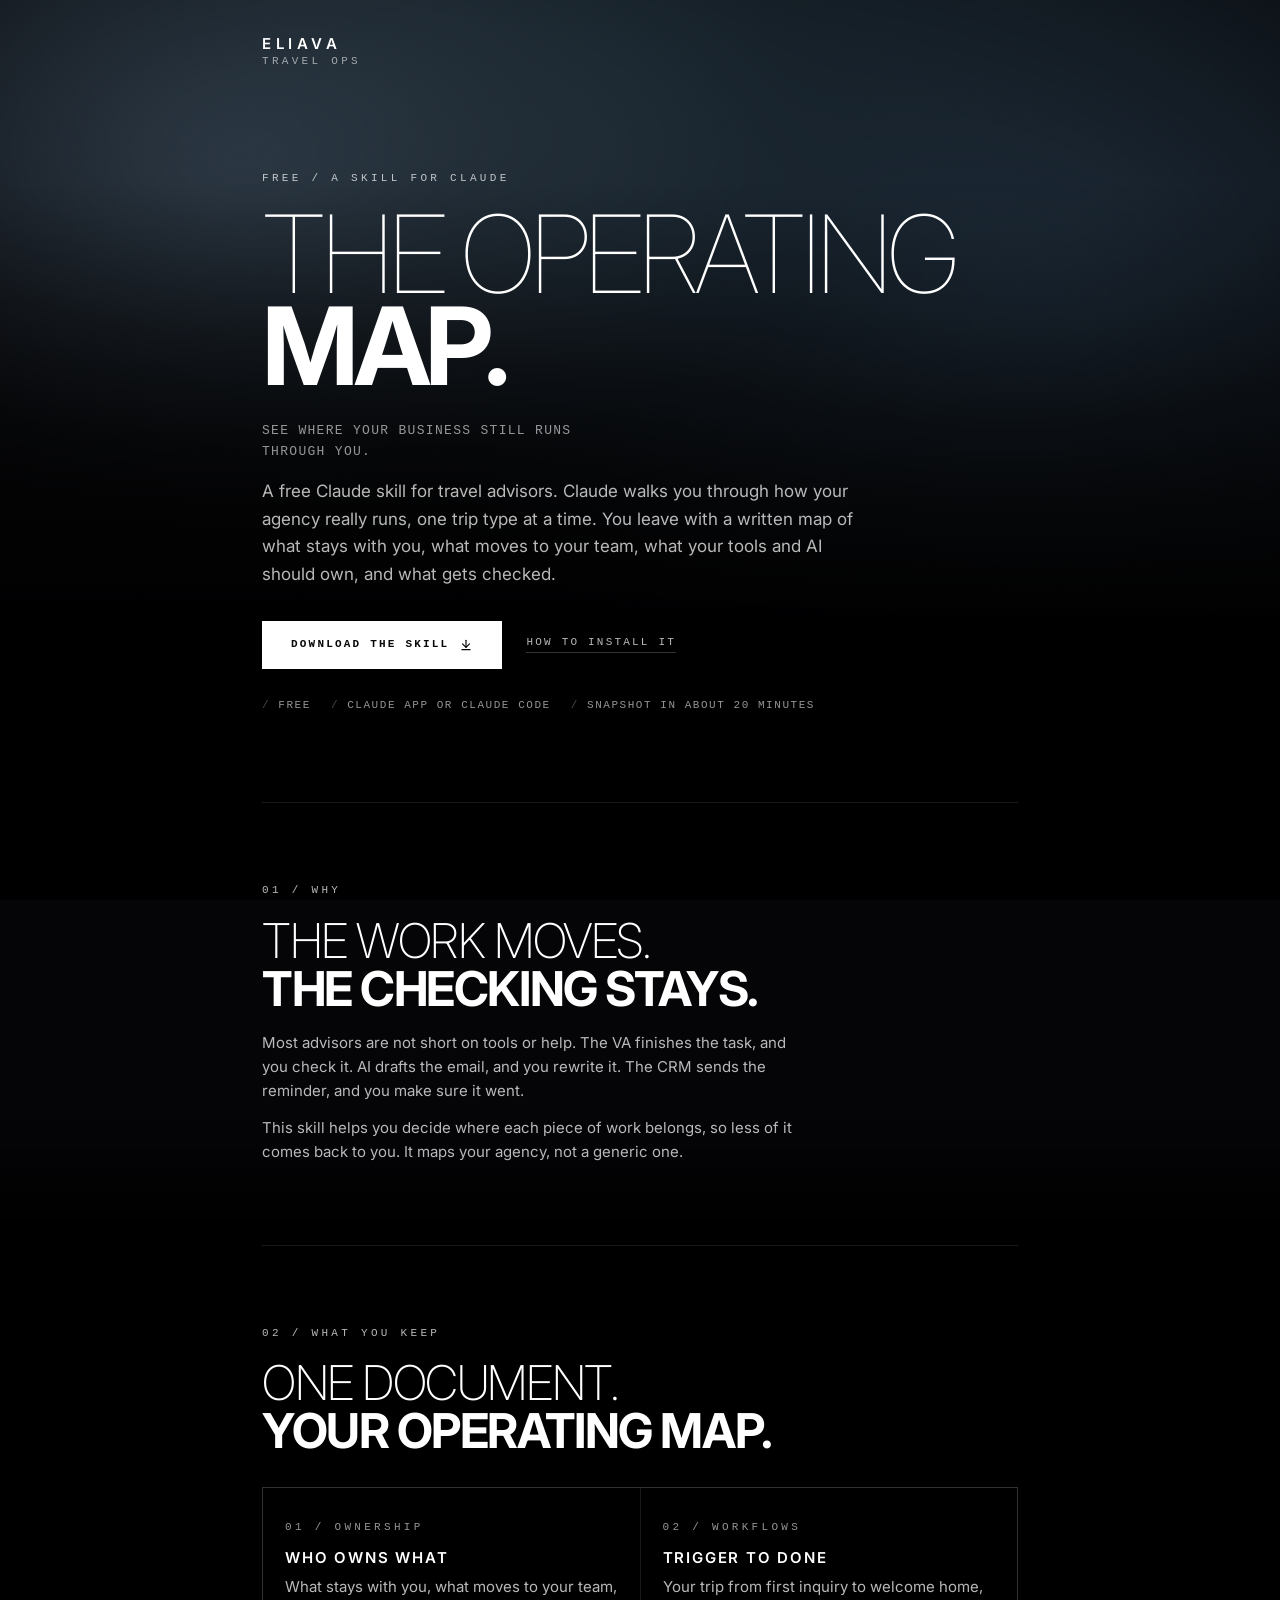
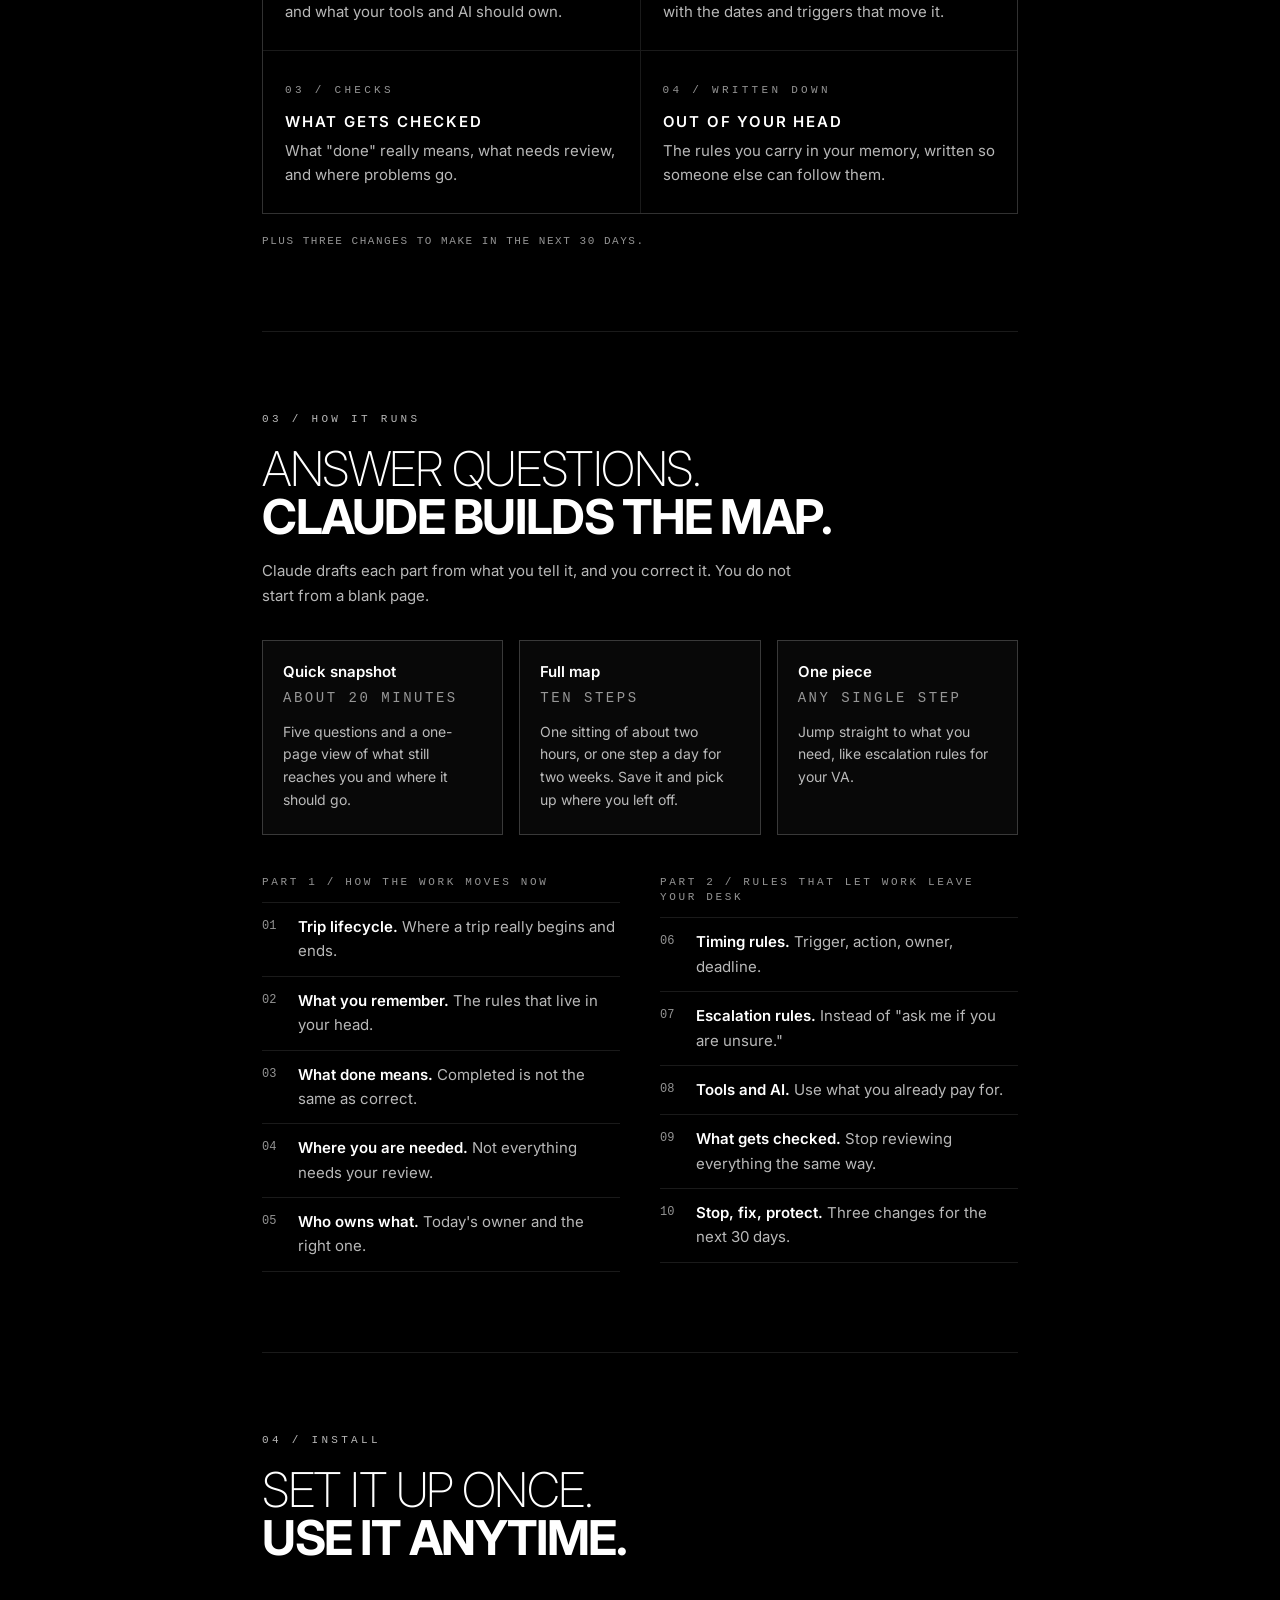
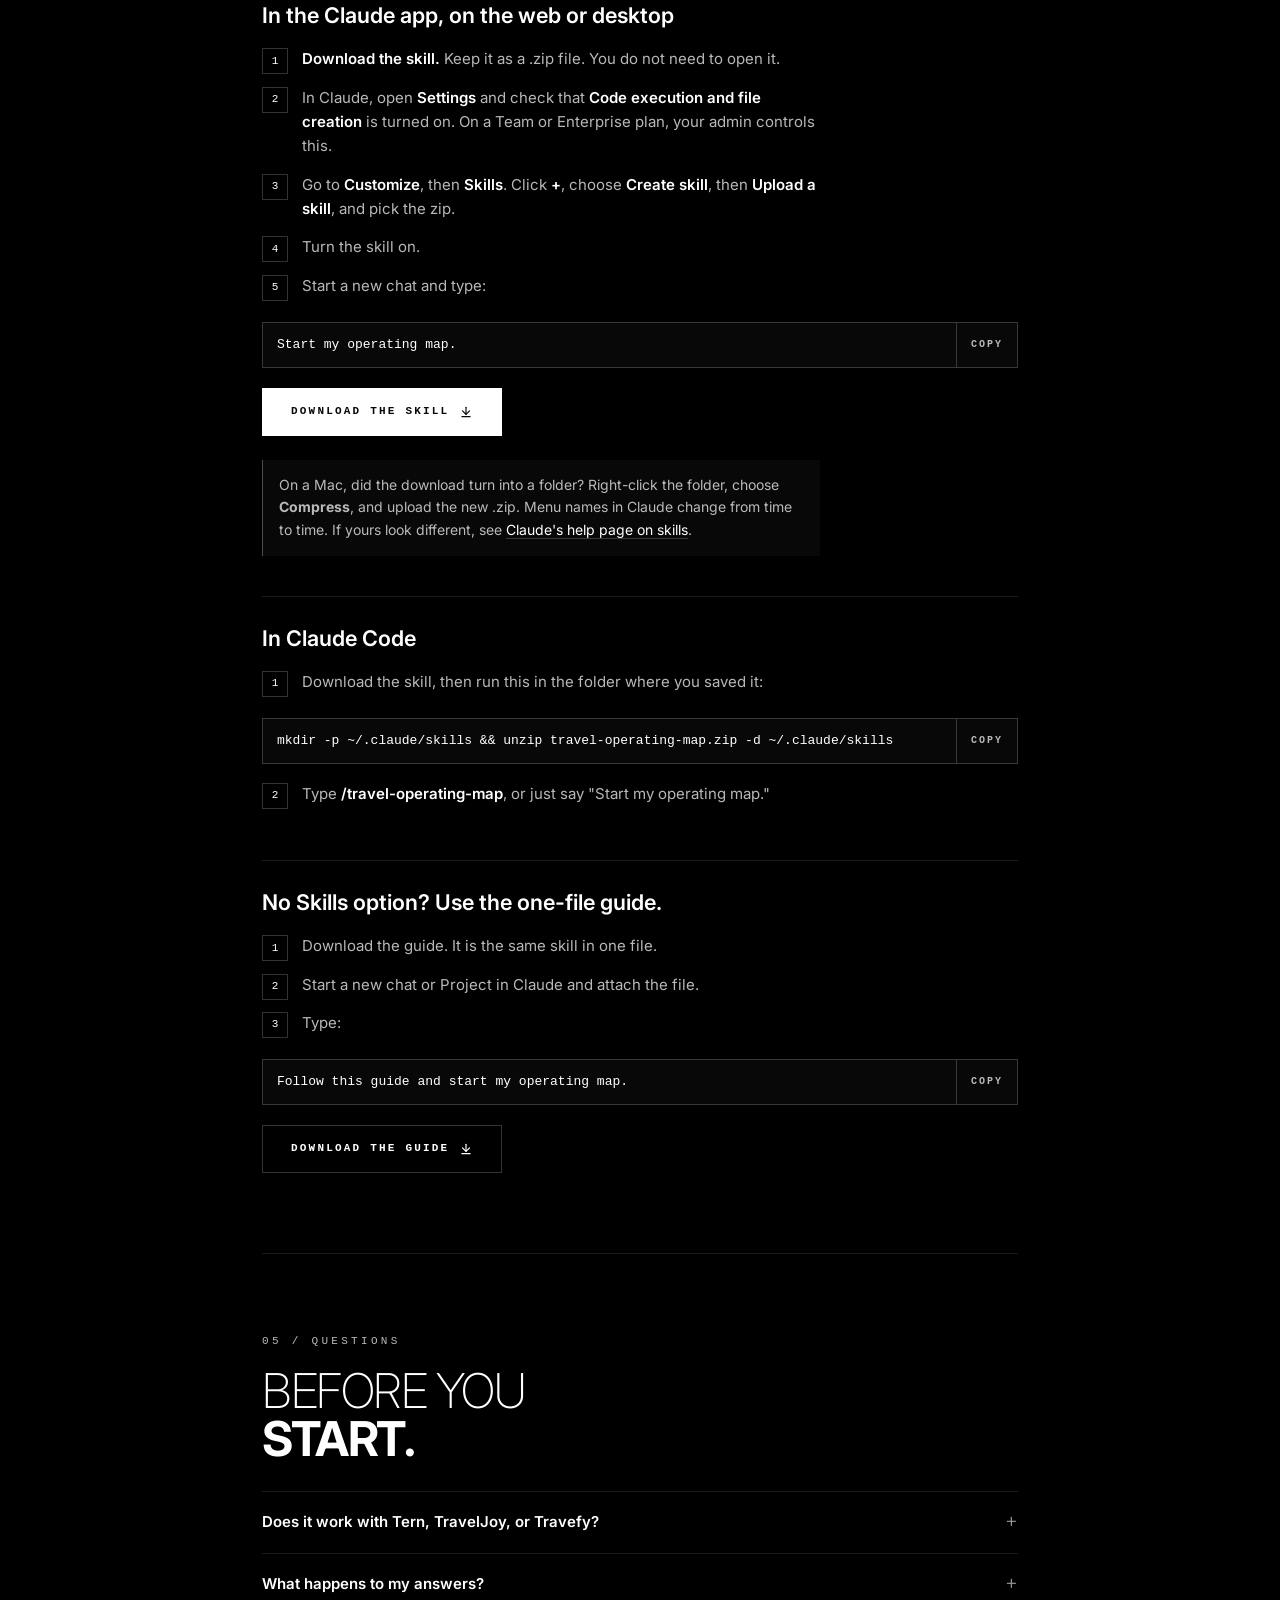
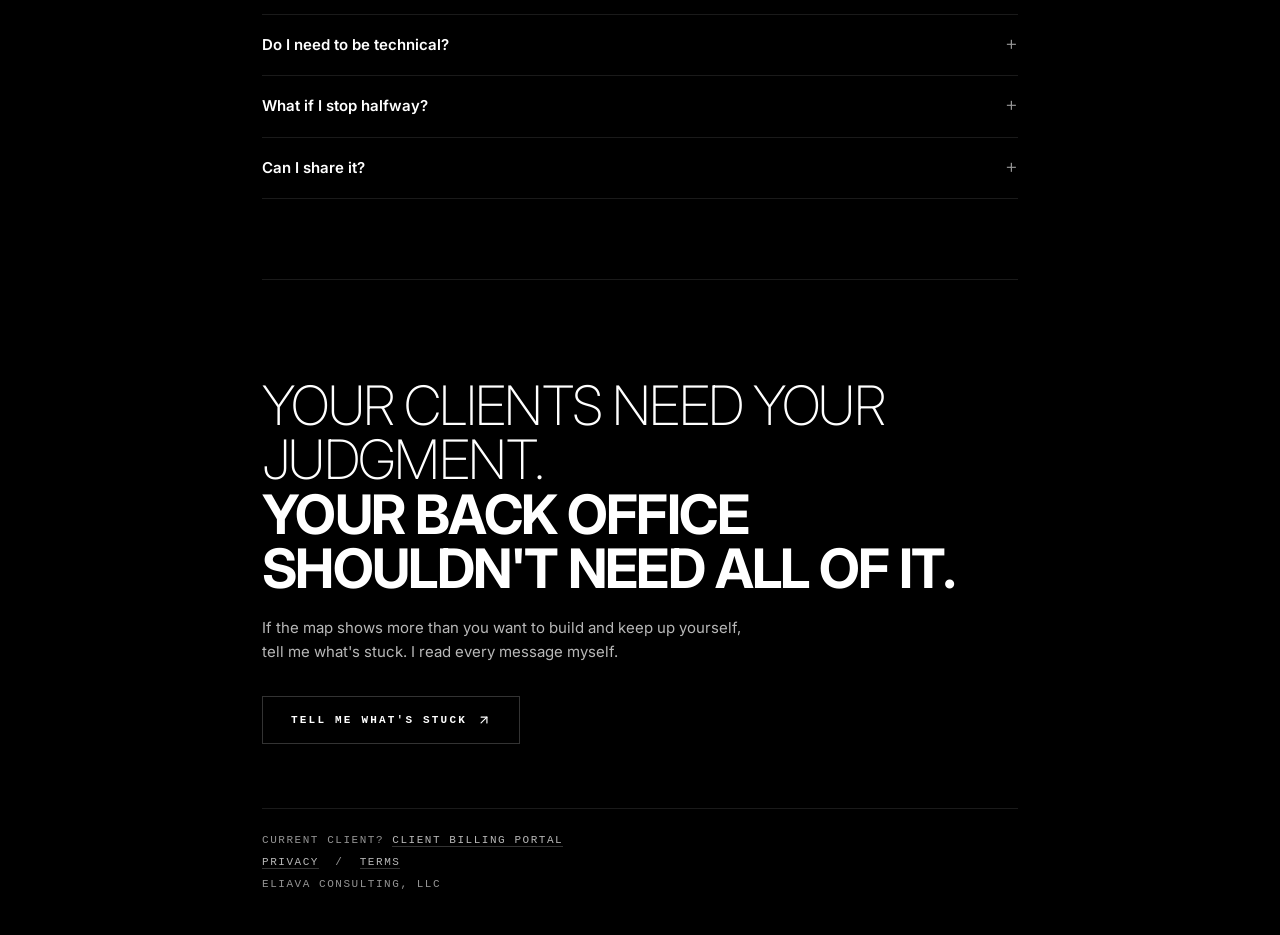
==== free-tools/index.html @ c71583f8 "Free tools: Operating Map skill for Claude, plus /free-tools/ download page - free-tools/travel-oper" ====
<!doctype html>
<html lang="en">
<head>
<meta charset="utf-8">
<meta name="viewport" content="width=device-width, initial-scale=1">
<title>The Operating Map | Free Claude skill for travel advisors | Eliava Travel Ops</title>
<meta name="description" content="A free Claude skill for travel advisors. Map how your agency really runs and where each piece of work belongs: with you, your team, your tools and AI, or a check.">
<link rel="canonical" href="https://eliavatravel.com/free-tools/">
<meta property="og:type" content="website">
<meta property="og:url" content="https://eliavatravel.com/free-tools/">
<meta property="og:title" content="The Operating Map: a free Claude skill for travel advisors">
<meta property="og:description" content="Map how your agency really runs and where each piece of work belongs: with you, your team, your tools and AI, or a check.">
<meta name="theme-color" content="#000000">
<link rel="icon" type="image/png" href="/assets/icon.png">
<link rel="preconnect" href="https://fonts.googleapis.com">
<link rel="preconnect" href="https://fonts.gstatic.com" crossorigin>
<link href="https://fonts.googleapis.com/css2?family=Inter:wght@100..700&display=swap" rel="stylesheet">
<style>
  /* Same new-build tokens as the home placeholder (/index.html) */
  :root {
    --bg: #000; --ink: #fff;
    --prose: rgba(255,255,255,.72); --secondary: rgba(255,255,255,.58);
    --outline: rgba(255,255,255,.28); --rule: rgba(255,255,255,.2); --line: rgba(255,255,255,.1);
    --panel: rgba(255,255,255,.03);
    --tint-deep: #050508; --tint-mid: #141F26;
    --sans: Inter, system-ui, sans-serif;
    --mono: ui-monospace, SFMono-Regular, Menlo, Monaco, Consolas, monospace;
    --ease-glide: cubic-bezier(.19,1,.22,1);
  }
  * { box-sizing: border-box; margin: 0; padding: 0; }
  body {
    background: var(--bg); color: var(--ink); overflow-x: hidden;
    font: 400 15px/1.625 var(--sans); -webkit-font-smoothing: antialiased;
  }
  ::selection { background: #fff; color: #080808; }
  :focus-visible { outline: 1px solid #fff; outline-offset: 5px; }
  a { color: inherit; }

  .tint, .grain { position: fixed; inset: 0; pointer-events: none; z-index: 0; }
  .tint::before {
    content: ""; position: absolute; inset: -30%;
    background:
      radial-gradient(40% 35% at 30% 30%, rgba(102,128,153,.35), transparent 70%),
      radial-gradient(45% 40% at 70% 40%, rgba(51,77,102,.45), transparent 70%),
      radial-gradient(60% 50% at 50% 20%, var(--tint-mid), transparent 75%),
      var(--tint-deep);
    filter: blur(40px);
    animation: drift 28s ease-in-out infinite alternate;
  }
  .tint::after { content: ""; position: absolute; inset: 0; background: linear-gradient(to bottom, transparent 20%, #000 70%); }
  @keyframes drift {
    0%   { transform: translate(0, 0) rotate(0deg) scale(1); }
    50%  { transform: translate(4%, 3%) rotate(8deg) scale(1.08); }
    100% { transform: translate(-3%, 5%) rotate(-6deg) scale(1.04); }
  }
  .grain {
    opacity: .12; mix-blend-mode: overlay;
    background-image: url("data:image/svg+xml,%3Csvg xmlns='http://www.w3.org/2000/svg' width='160' height='160'%3E%3Cfilter id='n'%3E%3CfeTurbulence type='fractalNoise' baseFrequency='.8' numOctaves='3' stitchTiles='stitch'/%3E%3C/filter%3E%3Crect width='100%25' height='100%25' filter='url(%23n)'/%3E%3C/svg%3E");
  }

  .wrap { position: relative; z-index: 1; width: 100%; max-width: 820px; margin: 0 auto; padding: 0 16px; }
  @media (min-width: 768px) { .wrap { padding: 0 32px; } }

  /* wordmark, as on the home placeholder */
  .top { padding: 32px 0 0; }
  .lockup { display: inline-flex; flex-direction: column; align-items: flex-start; gap: 6px; color: var(--ink); text-decoration: none; }
  .word { font: 600 15px/12px var(--sans); letter-spacing: .3em; text-transform: uppercase; }
  .sub { position: relative; font: 400 11px/1 var(--mono); letter-spacing: .3em; text-transform: uppercase; color: var(--secondary); }
  .sub::after {
    content: attr(data-text); position: absolute; inset: 0; color: #fff;
    clip-path: inset(0 100% 0 0); transition: clip-path .45s cubic-bezier(.65,0,.35,1);
  }
  .lockup:hover .sub::after { clip-path: inset(0 0 0 0); transition: clip-path 1s cubic-bezier(.65,0,.35,1) .2s; }

  .kicker { font: 400 11px/1.4 var(--mono); letter-spacing: .3em; text-transform: uppercase; color: var(--prose); }

  /* hero */
  .hero { padding: 72px 0 64px; }
  h1 {
    margin-top: 22px; font: 100 clamp(3rem, 12vw, 6.75rem)/.85 var(--sans);
    letter-spacing: -0.05em; text-transform: uppercase;
  }
  h1 b, h2 b { font-weight: 700; display: block; }
  .lede { margin-top: 28px; max-width: 46ch; font: 400 12px/1.625 var(--mono); letter-spacing: .1em; text-transform: uppercase; color: var(--secondary); }
  .hero .prose { margin-top: 16px; max-width: 56ch; font-size: 17px; color: var(--prose); }
  .actions { display: flex; flex-wrap: wrap; align-items: center; gap: 16px 24px; margin-top: 32px; }
  .facts { display: flex; flex-wrap: wrap; gap: 8px 20px; margin-top: 28px; font: 400 11px/1.6 var(--mono); letter-spacing: .14em; text-transform: uppercase; color: var(--secondary); }
  .facts span::before { content: "/ "; color: var(--outline); }
  @media (min-width: 768px) { .lede { font-size: 13px; } .hero { padding: 104px 0 88px; } }

  /* buttons: square, white fills in from the left on hover */
  .btn {
    position: relative; display: inline-flex; align-items: center; justify-content: center; gap: 10px; min-height: 48px;
    padding: 16px 28px; border: 1px solid var(--rule); color: #fff; text-decoration: none; overflow: hidden; isolation: isolate;
    font: 700 11px/1 var(--mono); letter-spacing: .2em; text-transform: uppercase; cursor: pointer; background: none;
    transition: border-color .8s var(--ease-glide), color .8s var(--ease-glide);
  }
  .btn::before { content: ""; position: absolute; inset: 0; background: #fff; transform: scaleX(0); transform-origin: left; transition: transform .8s var(--ease-glide); z-index: -1; }
  .btn:hover { border-color: rgba(255,255,255,.6); color: #080808; }
  .btn:hover::before { transform: scaleX(1); }
  .btn:active { transform: scale(.97); }
  .btn svg { width: 14px; height: 14px; flex: none; }
  .btn.solid { background: #fff; border-color: #fff; color: #080808; }
  .btn.solid::before { background: #080808; }
  .btn.solid:hover { color: #fff; }
  .textlink { font: 400 11px/1 var(--mono); letter-spacing: .2em; text-transform: uppercase; color: var(--prose); text-decoration: none; border-bottom: 1px solid var(--rule); padding-bottom: 4px; }
  .textlink:hover { color: #fff; border-color: #fff; }

  /* sections */
  section { padding: 56px 0; border-top: 1px solid var(--line); }
  h2 { margin-top: 18px; font: 200 clamp(1.9rem, 6vw, 3rem)/1 var(--sans); letter-spacing: -0.03em; text-transform: uppercase; }
  section > .prose, .block > .prose { margin-top: 18px; max-width: 60ch; color: var(--prose); }
  .prose + .prose { margin-top: 12px; }
  .prose b { color: #fff; font-weight: 600; }
  @media (min-width: 768px) { section { padding: 80px 0; } }

  /* what you keep: four handoff pages */
  .pages { display: grid; gap: 1px; margin-top: 32px; background: var(--line); border: 1px solid var(--line); }
  @media (min-width: 640px) { .pages { grid-template-columns: 1fr 1fr; } }
  .page { background: #000; padding: 24px 22px 26px; }
  .page .kicker { color: var(--secondary); }
  .page h3 { margin-top: 14px; font: 600 15px/1.2 var(--sans); letter-spacing: .12em; text-transform: uppercase; }
  .page p { margin-top: 8px; color: var(--prose); }
  .note { margin-top: 18px; font: 400 11px/1.7 var(--mono); letter-spacing: .14em; text-transform: uppercase; color: var(--secondary); }

  /* ways to use it */
  .ways { display: grid; gap: 16px; margin-top: 32px; }
  @media (min-width: 720px) { .ways { grid-template-columns: repeat(3, 1fr); } }
  .way { border: 1px solid var(--rule); padding: 22px 20px; background: var(--panel); }
  .way h3 { font: 600 15px/1.2 var(--sans); }
  .way .kicker { margin-top: 8px; color: var(--secondary); letter-spacing: .18em; }
  .way p { margin-top: 12px; color: var(--prose); font-size: 14px; }

  .steps { display: grid; gap: 28px; margin-top: 40px; }
  @media (min-width: 720px) { .steps { grid-template-columns: 1fr 1fr; gap: 40px; } }
  .steps h3 { font: 400 11px/1.4 var(--mono); letter-spacing: .24em; text-transform: uppercase; color: var(--secondary); padding-bottom: 12px; border-bottom: 1px solid var(--line); }
  .steps ol { list-style: none; counter-reset: s var(--start, 0); }
  .steps li { counter-increment: s; display: grid; grid-template-columns: 2.4em 1fr; padding: 12px 0; border-bottom: 1px solid var(--line); color: var(--prose); }
  .steps li::before { content: counter(s, decimal-leading-zero); font: 400 12px/1.9 var(--mono); color: var(--secondary); }
  .steps li b { color: #fff; font-weight: 600; }

  /* install */
  .block { margin-top: 40px; padding-top: 28px; border-top: 1px solid var(--line); }
  .block:first-of-type { border-top: 0; padding-top: 0; }
  .block h3 { font: 600 clamp(1.1rem, 3.4vw, 1.35rem)/1.25 var(--sans); }
  .howto { margin-top: 18px; padding-left: 0; list-style: none; counter-reset: h; }
  .howto li { counter-increment: h; position: relative; padding: 0 0 14px 40px; color: var(--prose); max-width: 62ch; }
  .howto li::before { content: counter(h); position: absolute; left: 0; top: 1px; width: 24px; height: 24px; border: 1px solid var(--rule); display: grid; place-items: center; font: 400 11px/1 var(--mono); color: #fff; }
  .howto b { color: #fff; font-weight: 600; }
  .tip { margin-top: 6px; padding: 14px 16px; border-left: 1px solid var(--outline); background: var(--panel); color: var(--prose); font-size: 14px; max-width: 62ch; }
  .tip a, .faq a { color: #fff; text-decoration: none; border-bottom: 1px solid var(--rule); }
  .tip a:hover, .faq a:hover { border-color: #fff; }

  .say { display: flex; align-items: stretch; margin-top: 10px; max-width: 100%; border: 1px solid var(--rule); background: var(--panel); }
  .say code { flex: 1; min-width: 0; padding: 12px 14px; font: 400 13px/1.5 var(--mono); color: #fff; }
  .say.cmd code { overflow-x: auto; white-space: pre; }
  .copy { flex: none; padding: 0 14px; border: 0; border-left: 1px solid var(--rule); background: none; color: var(--prose); font: 700 10px/1 var(--mono); letter-spacing: .2em; text-transform: uppercase; cursor: pointer; }
  .copy:hover { color: #000; background: #fff; }
  .say + .actions { margin-top: 20px; }

  /* questions */
  .faq { margin-top: 28px; border-top: 1px solid var(--line); }
  .faq details { border-bottom: 1px solid var(--line); }
  .faq summary { cursor: pointer; list-style: none; display: flex; justify-content: space-between; gap: 16px; padding: 18px 0; font-weight: 600; }
  .faq summary::-webkit-details-marker { display: none; }
  .faq summary::after { content: "+"; font: 300 20px/1 var(--sans); color: var(--secondary); transition: transform .4s var(--ease-glide); }
  .faq details[open] summary::after { transform: rotate(45deg); }
  .faq details p { padding: 0 0 20px; max-width: 62ch; color: var(--prose); }

  /* close */
  .close { padding: 80px 0 64px; }
  .close h2 { font-size: clamp(1.9rem, 6.4vw, 3.4rem); }
  .close .prose { margin-top: 20px; max-width: 54ch; color: var(--prose); }

  footer { position: relative; z-index: 1; padding: 20px 0 40px; border-top: 1px solid var(--line); font: 400 11px/2 var(--mono); letter-spacing: .14em; text-transform: uppercase; color: var(--secondary); }
  footer a { color: var(--prose); text-decoration: none; border-bottom: 1px solid var(--rule); }
  footer a:hover { color: #fff; border-color: #fff; }

  @media (prefers-reduced-motion: reduce) {
    .tint::before { animation: none; }
    .btn, .btn::before, .sub::after, .faq summary::after { transition: none; }
  }
</style>
</head>
<body>
<div class="tint" aria-hidden="true"></div>
<div class="grain" aria-hidden="true"></div>

<div class="wrap">
  <header class="top">
    <a class="lockup" href="/" aria-label="Eliava Travel Ops, home">
      <span class="word">Eliava</span><span class="sub" data-text="Travel Ops">Travel Ops</span>
    </a>
  </header>

  <main>
    <div class="hero">
      <p class="kicker">Free / A skill for Claude</p>
      <h1>The operating <b>map.</b></h1>
      <p class="lede">See where your business still runs through you.</p>
      <p class="prose">A free Claude skill for travel advisors. Claude walks you through how your agency really runs, one trip type at a time. You leave with a written map of what stays with you, what moves to your team, what your tools and AI should own, and what gets checked.</p>
      <div class="actions">
        <a class="btn solid" href="/free-tools/travel-operating-map.zip" download>Download the skill
          <svg viewBox="0 0 24 24" fill="none" stroke="currentColor" stroke-width="2" stroke-linecap="round" stroke-linejoin="round" aria-hidden="true"><path d="M12 4v12"/><path d="m6 10 6 6 6-6"/><path d="M5 20h14"/></svg>
        </a>
        <a class="textlink" href="#install">How to install it</a>
      </div>
      <p class="facts"><span>Free</span><span>Claude app or Claude Code</span><span>Snapshot in about 20 minutes</span></p>
    </div>

    <section aria-labelledby="why">
      <p class="kicker">01 / Why</p>
      <h2 id="why">The work moves. <b>The checking stays.</b></h2>
      <p class="prose">Most advisors are not short on tools or help. The VA finishes the task, and you check it. AI drafts the email, and you rewrite it. The CRM sends the reminder, and you make sure it went.</p>
      <p class="prose">This skill helps you decide where each piece of work belongs, so less of it comes back to you. It maps your agency, not a generic one.</p>
    </section>

    <section aria-labelledby="keep">
      <p class="kicker">02 / What you keep</p>
      <h2 id="keep">One document. <b>Your operating map.</b></h2>
      <div class="pages">
        <div class="page"><p class="kicker">01 / Ownership</p><h3>Who owns what</h3><p>What stays with you, what moves to your team, and what your tools and AI should own.</p></div>
        <div class="page"><p class="kicker">02 / Workflows</p><h3>Trigger to done</h3><p>Your trip from first inquiry to welcome home, with the dates and triggers that move it.</p></div>
        <div class="page"><p class="kicker">03 / Checks</p><h3>What gets checked</h3><p>What "done" really means, what needs review, and where problems go.</p></div>
        <div class="page"><p class="kicker">04 / Written down</p><h3>Out of your head</h3><p>The rules you carry in your memory, written so someone else can follow them.</p></div>
      </div>
      <p class="note">Plus three changes to make in the next 30 days.</p>
    </section>

    <section aria-labelledby="runs">
      <p class="kicker">03 / How it runs</p>
      <h2 id="runs">Answer questions. <b>Claude builds the map.</b></h2>
      <p class="prose">Claude drafts each part from what you tell it, and you correct it. You do not start from a blank page.</p>
      <div class="ways">
        <div class="way"><h3>Quick snapshot</h3><p class="kicker">About 20 minutes</p><p>Five questions and a one-page view of what still reaches you and where it should go.</p></div>
        <div class="way"><h3>Full map</h3><p class="kicker">Ten steps</p><p>One sitting of about two hours, or one step a day for two weeks. Save it and pick up where you left off.</p></div>
        <div class="way"><h3>One piece</h3><p class="kicker">Any single step</p><p>Jump straight to what you need, like escalation rules for your VA.</p></div>
      </div>
      <div class="steps">
        <div>
          <h3>Part 1 / How the work moves now</h3>
          <ol>
            <li><span><b>Trip lifecycle.</b> Where a trip really begins and ends.</span></li>
            <li><span><b>What you remember.</b> The rules that live in your head.</span></li>
            <li><span><b>What done means.</b> Completed is not the same as correct.</span></li>
            <li><span><b>Where you are needed.</b> Not everything needs your review.</span></li>
            <li><span><b>Who owns what.</b> Today's owner and the right one.</span></li>
          </ol>
        </div>
        <div>
          <h3>Part 2 / Rules that let work leave your desk</h3>
          <ol style="--start: 5">
            <li><span><b>Timing rules.</b> Trigger, action, owner, deadline.</span></li>
            <li><span><b>Escalation rules.</b> Instead of "ask me if you are unsure."</span></li>
            <li><span><b>Tools and AI.</b> Use what you already pay for.</span></li>
            <li><span><b>What gets checked.</b> Stop reviewing everything the same way.</span></li>
            <li><span><b>Stop, fix, protect.</b> Three changes for the next 30 days.</span></li>
          </ol>
        </div>
      </div>
    </section>

    <section id="install" aria-labelledby="install-h">
      <p class="kicker">04 / Install</p>
      <h2 id="install-h">Set it up once. <b>Use it anytime.</b></h2>

      <div class="block">
        <h3>In the Claude app, on the web or desktop</h3>
        <ol class="howto">
          <li><b>Download the skill.</b> Keep it as a .zip file. You do not need to open it.</li>
          <li>In Claude, open <b>Settings</b> and check that <b>Code execution and file creation</b> is turned on. On a Team or Enterprise plan, your admin controls this.</li>
          <li>Go to <b>Customize</b>, then <b>Skills</b>. Click <b>+</b>, choose <b>Create skill</b>, then <b>Upload a skill</b>, and pick the zip.</li>
          <li>Turn the skill on.</li>
          <li>Start a new chat and type:</li>
        </ol>
        <div class="say"><code>Start my operating map.</code><button class="copy" type="button" data-copy="Start my operating map.">Copy</button></div>
        <div class="actions">
          <a class="btn solid" href="/free-tools/travel-operating-map.zip" download>Download the skill
            <svg viewBox="0 0 24 24" fill="none" stroke="currentColor" stroke-width="2" stroke-linecap="round" stroke-linejoin="round" aria-hidden="true"><path d="M12 4v12"/><path d="m6 10 6 6 6-6"/><path d="M5 20h14"/></svg>
          </a>
        </div>
        <p class="tip" style="margin-top: 24px">On a Mac, did the download turn into a folder? Right-click the folder, choose <b>Compress</b>, and upload the new .zip. Menu names in Claude change from time to time. If yours look different, see <a href="https://support.claude.com/en/articles/12512180-using-skills-in-claude" rel="noopener">Claude's help page on skills</a>.</p>
      </div>

      <div class="block">
        <h3>In Claude Code</h3>
        <ol class="howto">
          <li>Download the skill, then run this in the folder where you saved it:</li>
        </ol>
        <div class="say cmd"><code>mkdir -p ~/.claude/skills &amp;&amp; unzip travel-operating-map.zip -d ~/.claude/skills</code><button class="copy" type="button" data-copy="mkdir -p ~/.claude/skills &amp;&amp; unzip travel-operating-map.zip -d ~/.claude/skills">Copy</button></div>
        <ol class="howto" style="counter-reset: h 1; margin-top: 18px">
          <li>Type <b>/travel-operating-map</b>, or just say "Start my operating map."</li>
        </ol>
      </div>

      <div class="block">
        <h3>No Skills option? Use the one-file guide.</h3>
        <ol class="howto">
          <li>Download the guide. It is the same skill in one file.</li>
          <li>Start a new chat or Project in Claude and attach the file.</li>
          <li>Type:</li>
        </ol>
        <div class="say"><code>Follow this guide and start my operating map.</code><button class="copy" type="button" data-copy="Follow this guide and start my operating map.">Copy</button></div>
        <div class="actions">
          <a class="btn" href="/free-tools/travel-operating-map-guide.md" download>Download the guide
            <svg viewBox="0 0 24 24" fill="none" stroke="currentColor" stroke-width="2" stroke-linecap="round" stroke-linejoin="round" aria-hidden="true"><path d="M12 4v12"/><path d="m6 10 6 6 6-6"/><path d="M5 20h14"/></svg>
          </a>
        </div>
      </div>
    </section>

    <section aria-labelledby="faq-h">
      <p class="kicker">05 / Questions</p>
      <h2 id="faq-h">Before you <b>start.</b></h2>
      <div class="faq">
        <details><summary>Does it work with Tern, TravelJoy, or Travefy?</summary><p>Yes, and with any other setup, even a spreadsheet. It asks what your tools do today. It never logs into them.</p></details>
        <details><summary>What happens to my answers?</summary><p>The skill runs inside your own Claude account. Nothing is sent to me. Leave out client names, passport numbers, and card details. Describe the work, not the people.</p></details>
        <details><summary>Do I need to be technical?</summary><p>No. Setup takes a few minutes. After that, you answer questions and Claude does the writing.</p></details>
        <details><summary>What if I stop halfway?</summary><p>Claude gives you the map so far as a document. Next time, attach it and say "pick up where I left off."</p></details>
        <details><summary>Can I share it?</summary><p>Yes. Share it with anyone, with credit to Eliava Travel Ops. Please do not resell it.</p></details>
      </div>
    </section>

    <section class="close" aria-labelledby="close-h">
      <h2 id="close-h">Your clients need your judgment. <b>Your back office shouldn't need all of it.</b></h2>
      <p class="prose">If the map shows more than you want to build and keep up yourself, tell me what's stuck. I read every message myself.</p>
      <div class="actions">
        <a class="btn" href="mailto:hello@eliavatravel.com?subject=What%27s%20stuck">Tell me what's stuck
          <svg viewBox="0 0 24 24" fill="none" stroke="currentColor" stroke-width="2" stroke-linecap="round" stroke-linejoin="round" aria-hidden="true"><path d="M7 7h10v10"/><path d="M7 17 17 7"/></svg>
        </a>
      </div>
    </section>
  </main>

  <footer>
    Current client? <a href="https://billing.stripe.com/p/login/eVq3cw1K91OXcVY1no1gs00">Client billing portal</a>
    <br><a href="/privacy/">Privacy</a> &nbsp;/&nbsp; <a href="/terms/">Terms</a>
    <br>Eliava Consulting, LLC
  </footer>
</div>

<script>
  document.querySelectorAll('.copy').forEach(function (b) {
    b.addEventListener('click', function () {
      var text = b.getAttribute('data-copy');
      var done = function () { b.textContent = 'Copied'; setTimeout(function () { b.textContent = 'Copy'; }, 1600); };
      if (navigator.clipboard && window.isSecureContext) {
        navigator.clipboard.writeText(text).then(done, function () {});
      } else {
        var t = document.createElement('textarea'); t.value = text; t.setAttribute('readonly', '');
        t.style.position = 'fixed'; t.style.opacity = '0'; document.body.appendChild(t); t.select();
        try { document.execCommand('copy'); done(); } catch (e) {}
        document.body.removeChild(t);
      }
    });
  });
</script>
</body>
</html>
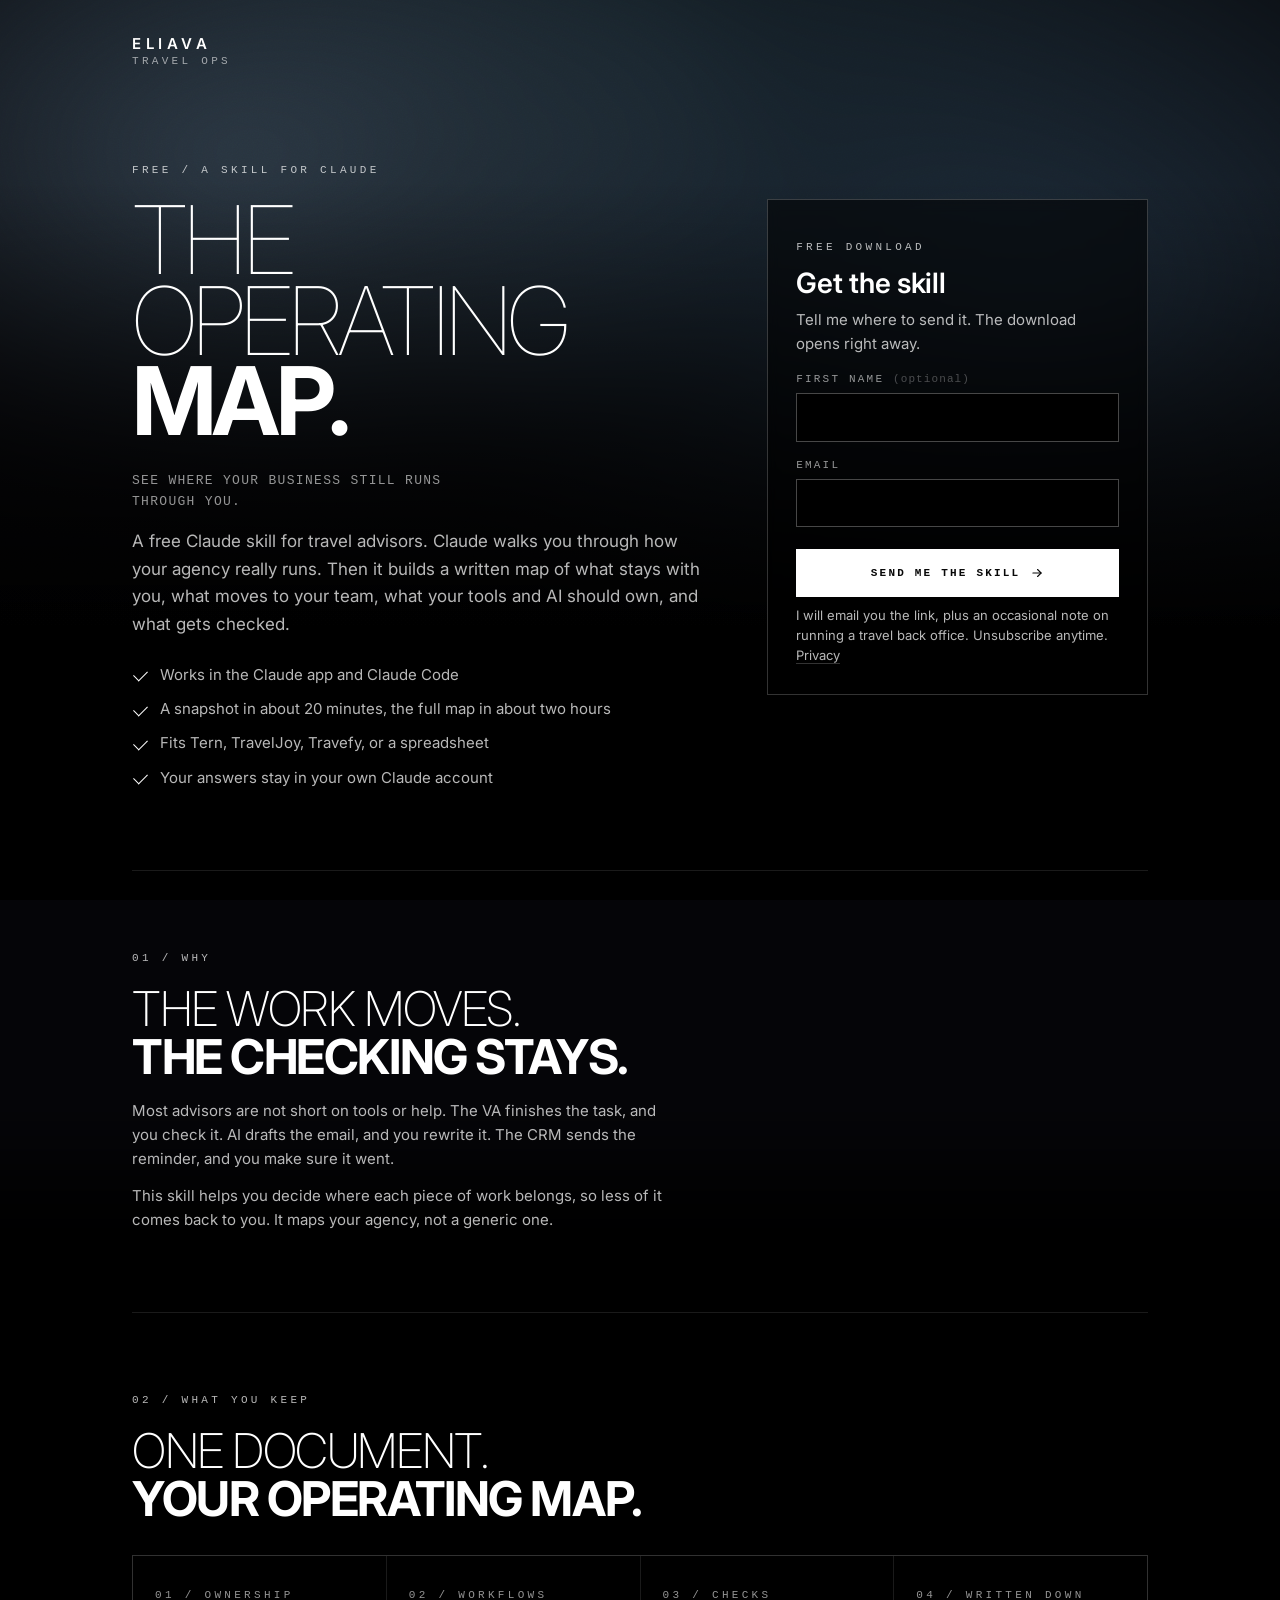
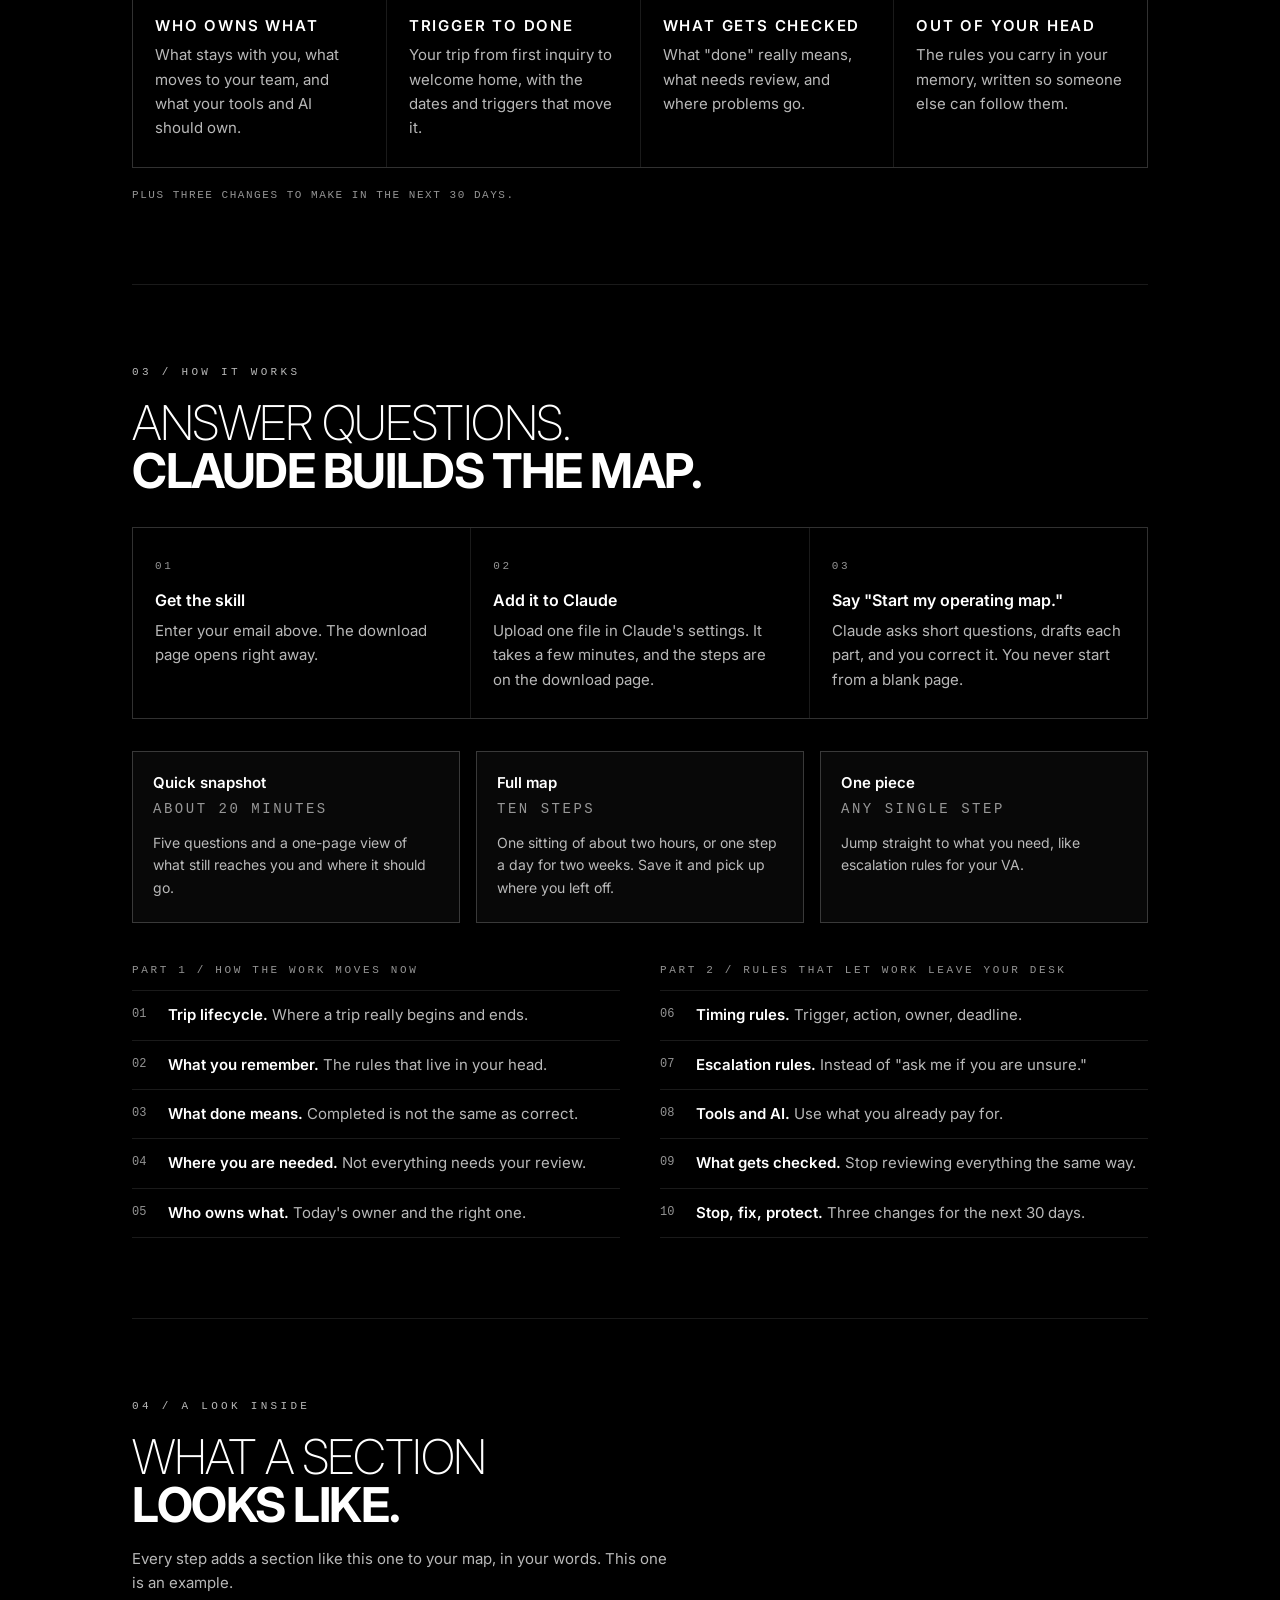
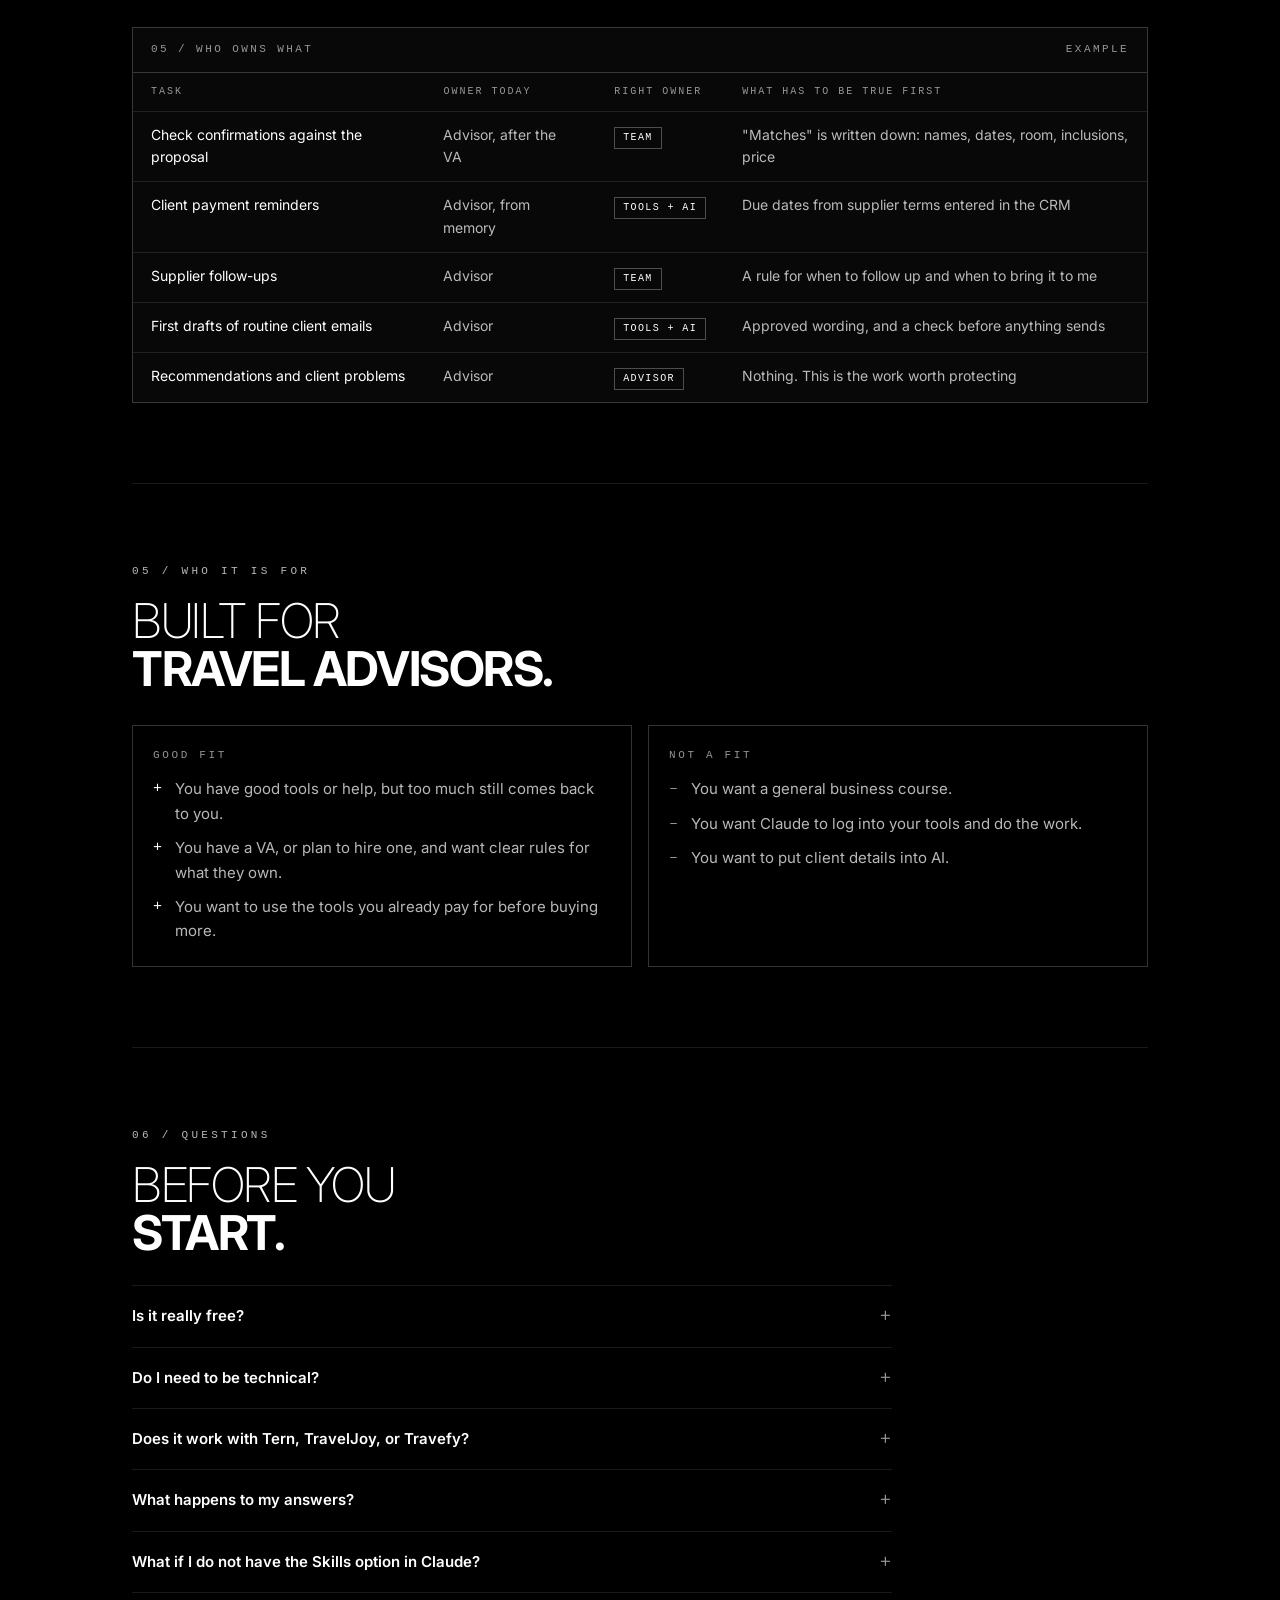
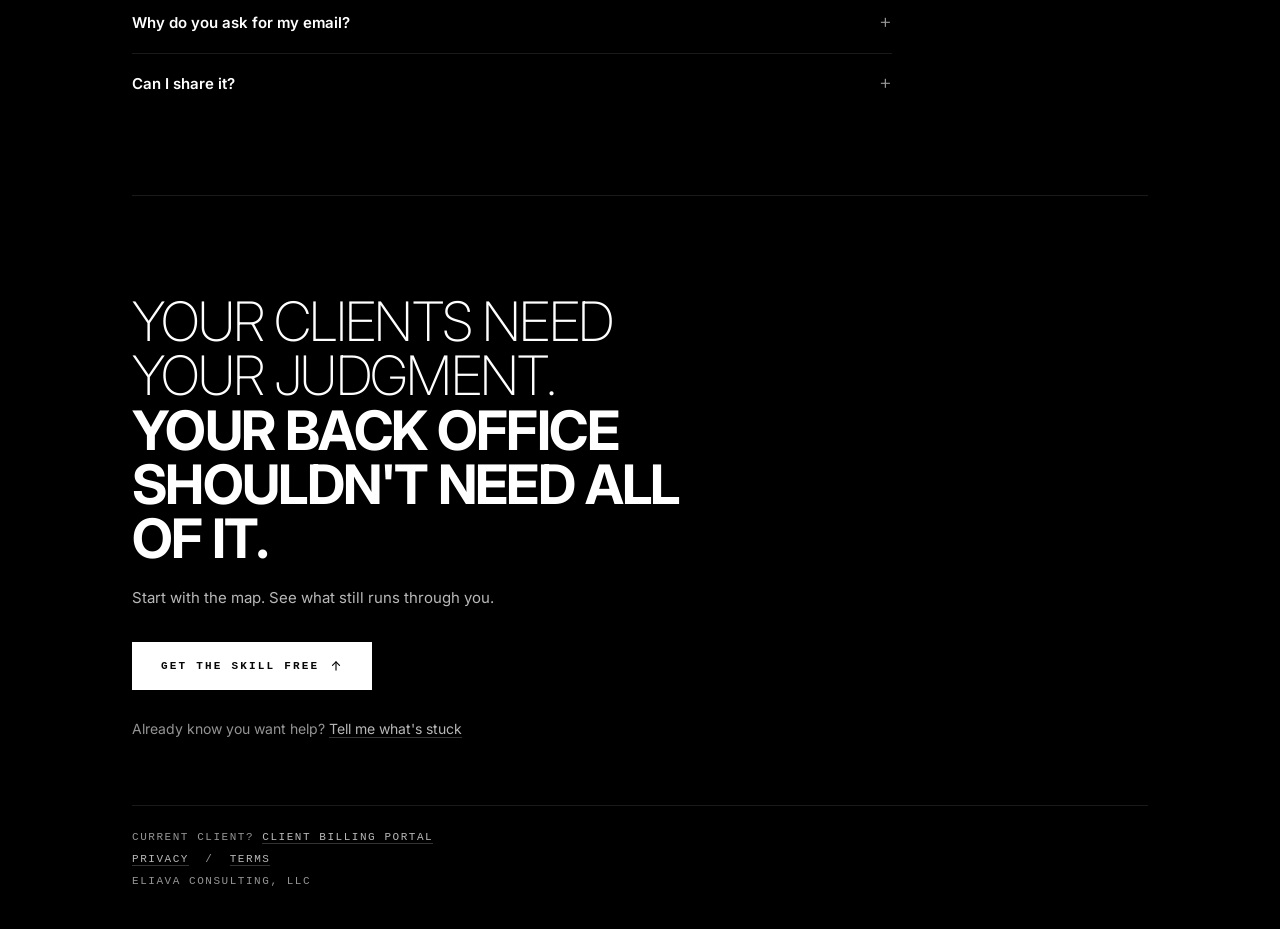
==== commit 7f0161e6: "Free tools: email-capture landing page, download page, skill fixes from a test run - /free-tools/ is" ====
--- a/free-tools/index.html
+++ b/free-tools/index.html
@@ -15,172 +15,8 @@
 <link rel="preconnect" href="https://fonts.googleapis.com">
 <link rel="preconnect" href="https://fonts.gstatic.com" crossorigin>
 <link href="https://fonts.googleapis.com/css2?family=Inter:wght@100..700&display=swap" rel="stylesheet">
-<style>
-  /* Same new-build tokens as the home placeholder (/index.html) */
-  :root {
-    --bg: #000; --ink: #fff;
-    --prose: rgba(255,255,255,.72); --secondary: rgba(255,255,255,.58);
-    --outline: rgba(255,255,255,.28); --rule: rgba(255,255,255,.2); --line: rgba(255,255,255,.1);
-    --panel: rgba(255,255,255,.03);
-    --tint-deep: #050508; --tint-mid: #141F26;
-    --sans: Inter, system-ui, sans-serif;
-    --mono: ui-monospace, SFMono-Regular, Menlo, Monaco, Consolas, monospace;
-    --ease-glide: cubic-bezier(.19,1,.22,1);
-  }
-  * { box-sizing: border-box; margin: 0; padding: 0; }
-  body {
-    background: var(--bg); color: var(--ink); overflow-x: hidden;
-    font: 400 15px/1.625 var(--sans); -webkit-font-smoothing: antialiased;
-  }
-  ::selection { background: #fff; color: #080808; }
-  :focus-visible { outline: 1px solid #fff; outline-offset: 5px; }
-  a { color: inherit; }
-
-  .tint, .grain { position: fixed; inset: 0; pointer-events: none; z-index: 0; }
-  .tint::before {
-    content: ""; position: absolute; inset: -30%;
-    background:
-      radial-gradient(40% 35% at 30% 30%, rgba(102,128,153,.35), transparent 70%),
-      radial-gradient(45% 40% at 70% 40%, rgba(51,77,102,.45), transparent 70%),
-      radial-gradient(60% 50% at 50% 20%, var(--tint-mid), transparent 75%),
-      var(--tint-deep);
-    filter: blur(40px);
-    animation: drift 28s ease-in-out infinite alternate;
-  }
-  .tint::after { content: ""; position: absolute; inset: 0; background: linear-gradient(to bottom, transparent 20%, #000 70%); }
-  @keyframes drift {
-    0%   { transform: translate(0, 0) rotate(0deg) scale(1); }
-    50%  { transform: translate(4%, 3%) rotate(8deg) scale(1.08); }
-    100% { transform: translate(-3%, 5%) rotate(-6deg) scale(1.04); }
-  }
-  .grain {
-    opacity: .12; mix-blend-mode: overlay;
-    background-image: url("data:image/svg+xml,%3Csvg xmlns='http://www.w3.org/2000/svg' width='160' height='160'%3E%3Cfilter id='n'%3E%3CfeTurbulence type='fractalNoise' baseFrequency='.8' numOctaves='3' stitchTiles='stitch'/%3E%3C/filter%3E%3Crect width='100%25' height='100%25' filter='url(%23n)'/%3E%3C/svg%3E");
-  }
-
-  .wrap { position: relative; z-index: 1; width: 100%; max-width: 820px; margin: 0 auto; padding: 0 16px; }
-  @media (min-width: 768px) { .wrap { padding: 0 32px; } }
-
-  /* wordmark, as on the home placeholder */
-  .top { padding: 32px 0 0; }
-  .lockup { display: inline-flex; flex-direction: column; align-items: flex-start; gap: 6px; color: var(--ink); text-decoration: none; }
-  .word { font: 600 15px/12px var(--sans); letter-spacing: .3em; text-transform: uppercase; }
-  .sub { position: relative; font: 400 11px/1 var(--mono); letter-spacing: .3em; text-transform: uppercase; color: var(--secondary); }
-  .sub::after {
-    content: attr(data-text); position: absolute; inset: 0; color: #fff;
-    clip-path: inset(0 100% 0 0); transition: clip-path .45s cubic-bezier(.65,0,.35,1);
-  }
-  .lockup:hover .sub::after { clip-path: inset(0 0 0 0); transition: clip-path 1s cubic-bezier(.65,0,.35,1) .2s; }
-
-  .kicker { font: 400 11px/1.4 var(--mono); letter-spacing: .3em; text-transform: uppercase; color: var(--prose); }
-
-  /* hero */
-  .hero { padding: 72px 0 64px; }
-  h1 {
-    margin-top: 22px; font: 100 clamp(3rem, 12vw, 6.75rem)/.85 var(--sans);
-    letter-spacing: -0.05em; text-transform: uppercase;
-  }
-  h1 b, h2 b { font-weight: 700; display: block; }
-  .lede { margin-top: 28px; max-width: 46ch; font: 400 12px/1.625 var(--mono); letter-spacing: .1em; text-transform: uppercase; color: var(--secondary); }
-  .hero .prose { margin-top: 16px; max-width: 56ch; font-size: 17px; color: var(--prose); }
-  .actions { display: flex; flex-wrap: wrap; align-items: center; gap: 16px 24px; margin-top: 32px; }
-  .facts { display: flex; flex-wrap: wrap; gap: 8px 20px; margin-top: 28px; font: 400 11px/1.6 var(--mono); letter-spacing: .14em; text-transform: uppercase; color: var(--secondary); }
-  .facts span::before { content: "/ "; color: var(--outline); }
-  @media (min-width: 768px) { .lede { font-size: 13px; } .hero { padding: 104px 0 88px; } }
-
-  /* buttons: square, white fills in from the left on hover */
-  .btn {
-    position: relative; display: inline-flex; align-items: center; justify-content: center; gap: 10px; min-height: 48px;
-    padding: 16px 28px; border: 1px solid var(--rule); color: #fff; text-decoration: none; overflow: hidden; isolation: isolate;
-    font: 700 11px/1 var(--mono); letter-spacing: .2em; text-transform: uppercase; cursor: pointer; background: none;
-    transition: border-color .8s var(--ease-glide), color .8s var(--ease-glide);
-  }
-  .btn::before { content: ""; position: absolute; inset: 0; background: #fff; transform: scaleX(0); transform-origin: left; transition: transform .8s var(--ease-glide); z-index: -1; }
-  .btn:hover { border-color: rgba(255,255,255,.6); color: #080808; }
-  .btn:hover::before { transform: scaleX(1); }
-  .btn:active { transform: scale(.97); }
-  .btn svg { width: 14px; height: 14px; flex: none; }
-  .btn.solid { background: #fff; border-color: #fff; color: #080808; }
-  .btn.solid::before { background: #080808; }
-  .btn.solid:hover { color: #fff; }
-  .textlink { font: 400 11px/1 var(--mono); letter-spacing: .2em; text-transform: uppercase; color: var(--prose); text-decoration: none; border-bottom: 1px solid var(--rule); padding-bottom: 4px; }
-  .textlink:hover { color: #fff; border-color: #fff; }
-
-  /* sections */
-  section { padding: 56px 0; border-top: 1px solid var(--line); }
-  h2 { margin-top: 18px; font: 200 clamp(1.9rem, 6vw, 3rem)/1 var(--sans); letter-spacing: -0.03em; text-transform: uppercase; }
-  section > .prose, .block > .prose { margin-top: 18px; max-width: 60ch; color: var(--prose); }
-  .prose + .prose { margin-top: 12px; }
-  .prose b { color: #fff; font-weight: 600; }
-  @media (min-width: 768px) { section { padding: 80px 0; } }
-
-  /* what you keep: four handoff pages */
-  .pages { display: grid; gap: 1px; margin-top: 32px; background: var(--line); border: 1px solid var(--line); }
-  @media (min-width: 640px) { .pages { grid-template-columns: 1fr 1fr; } }
-  .page { background: #000; padding: 24px 22px 26px; }
-  .page .kicker { color: var(--secondary); }
-  .page h3 { margin-top: 14px; font: 600 15px/1.2 var(--sans); letter-spacing: .12em; text-transform: uppercase; }
-  .page p { margin-top: 8px; color: var(--prose); }
-  .note { margin-top: 18px; font: 400 11px/1.7 var(--mono); letter-spacing: .14em; text-transform: uppercase; color: var(--secondary); }
-
-  /* ways to use it */
-  .ways { display: grid; gap: 16px; margin-top: 32px; }
-  @media (min-width: 720px) { .ways { grid-template-columns: repeat(3, 1fr); } }
-  .way { border: 1px solid var(--rule); padding: 22px 20px; background: var(--panel); }
-  .way h3 { font: 600 15px/1.2 var(--sans); }
-  .way .kicker { margin-top: 8px; color: var(--secondary); letter-spacing: .18em; }
-  .way p { margin-top: 12px; color: var(--prose); font-size: 14px; }
-
-  .steps { display: grid; gap: 28px; margin-top: 40px; }
-  @media (min-width: 720px) { .steps { grid-template-columns: 1fr 1fr; gap: 40px; } }
-  .steps h3 { font: 400 11px/1.4 var(--mono); letter-spacing: .24em; text-transform: uppercase; color: var(--secondary); padding-bottom: 12px; border-bottom: 1px solid var(--line); }
-  .steps ol { list-style: none; counter-reset: s var(--start, 0); }
-  .steps li { counter-increment: s; display: grid; grid-template-columns: 2.4em 1fr; padding: 12px 0; border-bottom: 1px solid var(--line); color: var(--prose); }
-  .steps li::before { content: counter(s, decimal-leading-zero); font: 400 12px/1.9 var(--mono); color: var(--secondary); }
-  .steps li b { color: #fff; font-weight: 600; }
-
-  /* install */
-  .block { margin-top: 40px; padding-top: 28px; border-top: 1px solid var(--line); }
-  .block:first-of-type { border-top: 0; padding-top: 0; }
-  .block h3 { font: 600 clamp(1.1rem, 3.4vw, 1.35rem)/1.25 var(--sans); }
-  .howto { margin-top: 18px; padding-left: 0; list-style: none; counter-reset: h; }
-  .howto li { counter-increment: h; position: relative; padding: 0 0 14px 40px; color: var(--prose); max-width: 62ch; }
-  .howto li::before { content: counter(h); position: absolute; left: 0; top: 1px; width: 24px; height: 24px; border: 1px solid var(--rule); display: grid; place-items: center; font: 400 11px/1 var(--mono); color: #fff; }
-  .howto b { color: #fff; font-weight: 600; }
-  .tip { margin-top: 6px; padding: 14px 16px; border-left: 1px solid var(--outline); background: var(--panel); color: var(--prose); font-size: 14px; max-width: 62ch; }
-  .tip a, .faq a { color: #fff; text-decoration: none; border-bottom: 1px solid var(--rule); }
-  .tip a:hover, .faq a:hover { border-color: #fff; }
-
-  .say { display: flex; align-items: stretch; margin-top: 10px; max-width: 100%; border: 1px solid var(--rule); background: var(--panel); }
-  .say code { flex: 1; min-width: 0; padding: 12px 14px; font: 400 13px/1.5 var(--mono); color: #fff; }
-  .say.cmd code { overflow-x: auto; white-space: pre; }
-  .copy { flex: none; padding: 0 14px; border: 0; border-left: 1px solid var(--rule); background: none; color: var(--prose); font: 700 10px/1 var(--mono); letter-spacing: .2em; text-transform: uppercase; cursor: pointer; }
-  .copy:hover { color: #000; background: #fff; }
-  .say + .actions { margin-top: 20px; }
-
-  /* questions */
-  .faq { margin-top: 28px; border-top: 1px solid var(--line); }
-  .faq details { border-bottom: 1px solid var(--line); }
-  .faq summary { cursor: pointer; list-style: none; display: flex; justify-content: space-between; gap: 16px; padding: 18px 0; font-weight: 600; }
-  .faq summary::-webkit-details-marker { display: none; }
-  .faq summary::after { content: "+"; font: 300 20px/1 var(--sans); color: var(--secondary); transition: transform .4s var(--ease-glide); }
-  .faq details[open] summary::after { transform: rotate(45deg); }
-  .faq details p { padding: 0 0 20px; max-width: 62ch; color: var(--prose); }
-
-  /* close */
-  .close { padding: 80px 0 64px; }
-  .close h2 { font-size: clamp(1.9rem, 6.4vw, 3.4rem); }
-  .close .prose { margin-top: 20px; max-width: 54ch; color: var(--prose); }
-
-  footer { position: relative; z-index: 1; padding: 20px 0 40px; border-top: 1px solid var(--line); font: 400 11px/2 var(--mono); letter-spacing: .14em; text-transform: uppercase; color: var(--secondary); }
-  footer a { color: var(--prose); text-decoration: none; border-bottom: 1px solid var(--rule); }
-  footer a:hover { color: #fff; border-color: #fff; }
-
-  @media (prefers-reduced-motion: reduce) {
-    .tint::before { animation: none; }
-    .btn, .btn::before, .sub::after, .faq summary::after { transition: none; }
-  }
-</style>
+<link rel="stylesheet" href="/assets/free-tools.css?v=20261016">
+<script src="/assets/site.js?v=20261014c" defer></script>
 </head>
 <body>
 <div class="tint" aria-hidden="true"></div>
@@ -195,17 +31,41 @@
 
   <main>
     <div class="hero">
-      <p class="kicker">Free / A skill for Claude</p>
-      <h1>The operating <b>map.</b></h1>
-      <p class="lede">See where your business still runs through you.</p>
-      <p class="prose">A free Claude skill for travel advisors. Claude walks you through how your agency really runs, one trip type at a time. You leave with a written map of what stays with you, what moves to your team, what your tools and AI should own, and what gets checked.</p>
-      <div class="actions">
-        <a class="btn solid" href="/free-tools/travel-operating-map.zip" download>Download the skill
-          <svg viewBox="0 0 24 24" fill="none" stroke="currentColor" stroke-width="2" stroke-linecap="round" stroke-linejoin="round" aria-hidden="true"><path d="M12 4v12"/><path d="m6 10 6 6 6-6"/><path d="M5 20h14"/></svg>
-        </a>
-        <a class="textlink" href="#install">How to install it</a>
-      </div>
-      <p class="facts"><span>Free</span><span>Claude app or Claude Code</span><span>Snapshot in about 20 minutes</span></p>
+      <div class="hero-grid">
+        <div class="hero-copy">
+          <p class="kicker">Free / A skill for Claude</p>
+          <h1>The operating <b>map.</b></h1>
+          <p class="lede">See where your business still runs through you.</p>
+          <p class="prose">A free Claude skill for travel advisors. Claude walks you through how your agency really runs. Then it builds a written map of what stays with you, what moves to your team, what your tools and AI should own, and what gets checked.</p>
+        </div>
+        <ul class="ticks">
+          <li>Works in the Claude app and Claude Code</li>
+          <li>A snapshot in about 20 minutes, the full map in about two hours</li>
+          <li>Fits Tern, TravelJoy, Travefy, or a spreadsheet</li>
+          <li>Your answers stay in your own Claude account</li>
+        </ul>
+
+        <form class="signup" id="get" novalidate aria-labelledby="get-h">
+          <p class="kicker">Free download</p>
+          <h2 id="get-h">Get the skill</h2>
+          <p>Tell me where to send it. The download opens right away.</p>
+          <div class="field">
+            <label for="f-name">First name <i>(optional)</i></label>
+            <input id="f-name" name="name" type="text" autocomplete="given-name">
+          </div>
+          <div class="field">
+            <label for="f-email">Email</label>
+            <input id="f-email" name="email" type="email" autocomplete="email" inputmode="email" required aria-describedby="f-err">
+          </div>
+          <div class="trap" aria-hidden="true"><label for="f-web">Website</label><input id="f-web" name="website" type="text" tabindex="-1" autocomplete="off"></div>
+          <button class="btn solid" type="submit">Send me the skill
+            <svg viewBox="0 0 24 24" fill="none" stroke="currentColor" stroke-width="2" stroke-linecap="round" stroke-linejoin="round" aria-hidden="true"><path d="M5 12h14"/><path d="m13 6 6 6-6 6"/></svg>
+          </button>
+          <p class="form-err" id="f-err" role="alert" hidden>Please enter a valid email address.</p>
+          <p class="fine">I will email you the link, plus an occasional note on running a travel back office. Unsubscribe anytime. <a href="/privacy/">Privacy</a></p>
+          <p class="back-again" id="f-back" hidden>Signed up before? <a href="/free-tools/get/">Go to your download</a></p>
+        </form>
+      </div>
     </div>
 
     <section aria-labelledby="why">
@@ -227,10 +87,14 @@
       <p class="note">Plus three changes to make in the next 30 days.</p>
     </section>
 
-    <section aria-labelledby="runs">
-      <p class="kicker">03 / How it runs</p>
-      <h2 id="runs">Answer questions. <b>Claude builds the map.</b></h2>
-      <p class="prose">Claude drafts each part from what you tell it, and you correct it. You do not start from a blank page.</p>
+    <section aria-labelledby="how">
+      <p class="kicker">03 / How it works</p>
+      <h2 id="how">Answer questions. <b>Claude builds the map.</b></h2>
+      <ol class="flow">
+        <li><h3>Get the skill</h3><p>Enter your email above. The download page opens right away.</p></li>
+        <li><h3>Add it to Claude</h3><p>Upload one file in Claude's settings. It takes a few minutes, and the steps are on the download page.</p></li>
+        <li><h3>Say "Start my operating map."</h3><p>Claude asks short questions, drafts each part, and you correct it. You never start from a blank page.</p></li>
+      </ol>
       <div class="ways">
         <div class="way"><h3>Quick snapshot</h3><p class="kicker">About 20 minutes</p><p>Five questions and a one-page view of what still reaches you and where it should go.</p></div>
         <div class="way"><h3>Full map</h3><p class="kicker">Ten steps</p><p>One sitting of about two hours, or one step a day for two weeks. Save it and pick up where you left off.</p></div>
@@ -260,75 +124,73 @@
       </div>
     </section>
 
-    <section id="install" aria-labelledby="install-h">
-      <p class="kicker">04 / Install</p>
-      <h2 id="install-h">Set it up once. <b>Use it anytime.</b></h2>
-
-      <div class="block">
-        <h3>In the Claude app, on the web or desktop</h3>
-        <ol class="howto">
-          <li><b>Download the skill.</b> Keep it as a .zip file. You do not need to open it.</li>
-          <li>In Claude, open <b>Settings</b> and check that <b>Code execution and file creation</b> is turned on. On a Team or Enterprise plan, your admin controls this.</li>
-          <li>Go to <b>Customize</b>, then <b>Skills</b>. Click <b>+</b>, choose <b>Create skill</b>, then <b>Upload a skill</b>, and pick the zip.</li>
-          <li>Turn the skill on.</li>
-          <li>Start a new chat and type:</li>
-        </ol>
-        <div class="say"><code>Start my operating map.</code><button class="copy" type="button" data-copy="Start my operating map.">Copy</button></div>
-        <div class="actions">
-          <a class="btn solid" href="/free-tools/travel-operating-map.zip" download>Download the skill
-            <svg viewBox="0 0 24 24" fill="none" stroke="currentColor" stroke-width="2" stroke-linecap="round" stroke-linejoin="round" aria-hidden="true"><path d="M12 4v12"/><path d="m6 10 6 6 6-6"/><path d="M5 20h14"/></svg>
-          </a>
-        </div>
-        <p class="tip" style="margin-top: 24px">On a Mac, did the download turn into a folder? Right-click the folder, choose <b>Compress</b>, and upload the new .zip. Menu names in Claude change from time to time. If yours look different, see <a href="https://support.claude.com/en/articles/12512180-using-skills-in-claude" rel="noopener">Claude's help page on skills</a>.</p>
-      </div>
-
-      <div class="block">
-        <h3>In Claude Code</h3>
-        <ol class="howto">
-          <li>Download the skill, then run this in the folder where you saved it:</li>
-        </ol>
-        <div class="say cmd"><code>mkdir -p ~/.claude/skills &amp;&amp; unzip travel-operating-map.zip -d ~/.claude/skills</code><button class="copy" type="button" data-copy="mkdir -p ~/.claude/skills &amp;&amp; unzip travel-operating-map.zip -d ~/.claude/skills">Copy</button></div>
-        <ol class="howto" style="counter-reset: h 1; margin-top: 18px">
-          <li>Type <b>/travel-operating-map</b>, or just say "Start my operating map."</li>
-        </ol>
-      </div>
-
-      <div class="block">
-        <h3>No Skills option? Use the one-file guide.</h3>
-        <ol class="howto">
-          <li>Download the guide. It is the same skill in one file.</li>
-          <li>Start a new chat or Project in Claude and attach the file.</li>
-          <li>Type:</li>
-        </ol>
-        <div class="say"><code>Follow this guide and start my operating map.</code><button class="copy" type="button" data-copy="Follow this guide and start my operating map.">Copy</button></div>
-        <div class="actions">
-          <a class="btn" href="/free-tools/travel-operating-map-guide.md" download>Download the guide
-            <svg viewBox="0 0 24 24" fill="none" stroke="currentColor" stroke-width="2" stroke-linecap="round" stroke-linejoin="round" aria-hidden="true"><path d="M12 4v12"/><path d="m6 10 6 6 6-6"/><path d="M5 20h14"/></svg>
-          </a>
+    <section aria-labelledby="inside">
+      <p class="kicker">04 / A look inside</p>
+      <h2 id="inside">What a section <b>looks like.</b></h2>
+      <p class="prose">Every step adds a section like this one to your map, in your words. This one is an example.</p>
+      <div class="sample">
+        <div class="sample-head"><p class="kicker">05 / Who owns what</p><p class="kicker">Example</p></div>
+        <div class="sample-scroll">
+          <table>
+            <thead><tr><th scope="col">Task</th><th scope="col">Owner today</th><th scope="col">Right owner</th><th scope="col">What has to be true first</th></tr></thead>
+            <tbody>
+              <tr><td data-label="Task">Check confirmations against the proposal</td><td data-label="Owner today">Advisor, after the VA</td><td data-label="Right owner"><span class="tag">Team</span></td><td data-label="What has to be true first">"Matches" is written down: names, dates, room, inclusions, price</td></tr>
+              <tr><td data-label="Task">Client payment reminders</td><td data-label="Owner today">Advisor, from memory</td><td data-label="Right owner"><span class="tag">Tools + AI</span></td><td data-label="What has to be true first">Due dates from supplier terms entered in the CRM</td></tr>
+              <tr><td data-label="Task">Supplier follow-ups</td><td data-label="Owner today">Advisor</td><td data-label="Right owner"><span class="tag">Team</span></td><td data-label="What has to be true first">A rule for when to follow up and when to bring it to me</td></tr>
+              <tr><td data-label="Task">First drafts of routine client emails</td><td data-label="Owner today">Advisor</td><td data-label="Right owner"><span class="tag">Tools + AI</span></td><td data-label="What has to be true first">Approved wording, and a check before anything sends</td></tr>
+              <tr><td data-label="Task">Recommendations and client problems</td><td data-label="Owner today">Advisor</td><td data-label="Right owner"><span class="tag">Advisor</span></td><td data-label="What has to be true first">Nothing. This is the work worth protecting</td></tr>
+            </tbody>
+          </table>
+        </div>
+      </div>
+    </section>
+
+    <section aria-labelledby="fit-h">
+      <p class="kicker">05 / Who it is for</p>
+      <h2 id="fit-h">Built for <b>travel advisors.</b></h2>
+      <div class="fit">
+        <div>
+          <h3>Good fit</h3>
+          <ul>
+            <li>You have good tools or help, but too much still comes back to you.</li>
+            <li>You have a VA, or plan to hire one, and want clear rules for what they own.</li>
+            <li>You want to use the tools you already pay for before buying more.</li>
+          </ul>
+        </div>
+        <div class="no">
+          <h3>Not a fit</h3>
+          <ul>
+            <li>You want a general business course.</li>
+            <li>You want Claude to log into your tools and do the work.</li>
+            <li>You want to put client details into AI.</li>
+          </ul>
         </div>
       </div>
     </section>
 
     <section aria-labelledby="faq-h">
-      <p class="kicker">05 / Questions</p>
+      <p class="kicker">06 / Questions</p>
       <h2 id="faq-h">Before you <b>start.</b></h2>
       <div class="faq">
+        <details><summary>Is it really free?</summary><p>Yes. The skill is free. You need a Claude account to use it.</p></details>
+        <details><summary>Do I need to be technical?</summary><p>No. Setup takes a few minutes and the steps are written out. After that, you answer questions and Claude does the writing.</p></details>
         <details><summary>Does it work with Tern, TravelJoy, or Travefy?</summary><p>Yes, and with any other setup, even a spreadsheet. It asks what your tools do today. It never logs into them.</p></details>
         <details><summary>What happens to my answers?</summary><p>The skill runs inside your own Claude account. Nothing is sent to me. Leave out client names, passport numbers, and card details. Describe the work, not the people.</p></details>
-        <details><summary>Do I need to be technical?</summary><p>No. Setup takes a few minutes. After that, you answer questions and Claude does the writing.</p></details>
-        <details><summary>What if I stop halfway?</summary><p>Claude gives you the map so far as a document. Next time, attach it and say "pick up where I left off."</p></details>
+        <details><summary>What if I do not have the Skills option in Claude?</summary><p>The download page also has a one-file version. Attach it to any Claude chat or Project and it works the same way.</p></details>
+        <details><summary>Why do you ask for my email?</summary><p>So I can send you the link and let you know when the skill gets better. You will also get an occasional note on running a travel back office. Unsubscribe anytime.</p></details>
         <details><summary>Can I share it?</summary><p>Yes. Share it with anyone, with credit to Eliava Travel Ops. Please do not resell it.</p></details>
       </div>
     </section>
 
     <section class="close" aria-labelledby="close-h">
       <h2 id="close-h">Your clients need your judgment. <b>Your back office shouldn't need all of it.</b></h2>
-      <p class="prose">If the map shows more than you want to build and keep up yourself, tell me what's stuck. I read every message myself.</p>
+      <p class="prose">Start with the map. See what still runs through you.</p>
       <div class="actions">
-        <a class="btn" href="mailto:hello@eliavatravel.com?subject=What%27s%20stuck">Tell me what's stuck
-          <svg viewBox="0 0 24 24" fill="none" stroke="currentColor" stroke-width="2" stroke-linecap="round" stroke-linejoin="round" aria-hidden="true"><path d="M7 7h10v10"/><path d="M7 17 17 7"/></svg>
+        <a class="btn solid" href="#get" data-focus="f-email">Get the skill free
+          <svg viewBox="0 0 24 24" fill="none" stroke="currentColor" stroke-width="2" stroke-linecap="round" stroke-linejoin="round" aria-hidden="true"><path d="M12 19V5"/><path d="m6 11 6-6 6 6"/></svg>
         </a>
       </div>
+      <p class="quiet">Already know you want help? <a href="mailto:hello@eliavatravel.com?subject=What%27s%20stuck">Tell me what's stuck</a></p>
     </section>
   </main>
 
@@ -340,20 +202,64 @@
 </div>
 
 <script>
-  document.querySelectorAll('.copy').forEach(function (b) {
-    b.addEventListener('click', function () {
-      var text = b.getAttribute('data-copy');
-      var done = function () { b.textContent = 'Copied'; setTimeout(function () { b.textContent = 'Copy'; }, 1600); };
-      if (navigator.clipboard && window.isSecureContext) {
-        navigator.clipboard.writeText(text).then(done, function () {});
-      } else {
-        var t = document.createElement('textarea'); t.value = text; t.setAttribute('readonly', '');
-        t.style.position = 'fixed'; t.style.opacity = '0'; document.body.appendChild(t); t.select();
-        try { document.execCommand('copy'); done(); } catch (e) {}
-        document.body.removeChild(t);
+/* Sign-up: saves the lead, then opens the download page.
+   1. Always posts to the site's form endpoint (APPLY_ENDPOINT in /assets/site.js), as type=free-tool.
+   2. Also subscribes the email to a Kit form when KIT_FORM_ID is set. Kit sends the
+      confirmation and the incentive email (set its link to https://eliavatravel.com/free-tools/get/).
+   The download page never waits on either, so a slow network never blocks the download. */
+(function () {
+  var KIT_FORM_ID = '';            // Kit form ID (the number in the form's embed code). Empty = skip Kit.
+  var NEXT = '/free-tools/get/';
+  var KEY = 'eliava-operating-map';
+
+  var form = document.getElementById('get');
+  var email = document.getElementById('f-email'), name = document.getElementById('f-name');
+  var trap = document.getElementById('f-web'), err = document.getElementById('f-err');
+  var btn = form.querySelector('button[type="submit"]');
+
+  try { if (localStorage.getItem(KEY)) document.getElementById('f-back').hidden = false; } catch (e) {}
+
+  function source() {
+    var q = new URLSearchParams(location.search), out = [];
+    ['utm_source', 'utm_medium', 'utm_campaign', 'ref'].forEach(function (k) { if (q.get(k)) out.push(k + '=' + q.get(k)); });
+    if (document.referrer && document.referrer.indexOf(location.host) === -1) out.push('referrer=' + document.referrer);
+    return out.join(' ');
+  }
+
+  email.addEventListener('input', function () { err.hidden = true; email.removeAttribute('aria-invalid'); });
+
+  form.addEventListener('submit', function (e) {
+    e.preventDefault();
+    var addr = email.value.trim();
+    if (!/^[^\s@]+@[^\s@]+\.[^\s@]+$/.test(addr)) {
+      err.hidden = false; email.setAttribute('aria-invalid', 'true'); email.focus(); return;
+    }
+    btn.disabled = true;
+    var kit = false;
+    if (!trap.value) {
+      if (typeof eliavaSend === 'function') {
+        eliavaSend([['type', 'free-tool'], ['door', 'Operating Map skill'], ['name', name.value.trim()],
+          ['email', addr], ['source', source()], ['page', location.pathname]]);
       }
+      if (KIT_FORM_ID) {
+        var body = new FormData();
+        body.append('email_address', addr);
+        if (name.value.trim()) body.append('fields[first_name]', name.value.trim());
+        try { fetch('https://app.kit.com/forms/' + KIT_FORM_ID + '/subscriptions', { method: 'POST', mode: 'no-cors', keepalive: true, body: body }).catch(function () {}); kit = true; } catch (e2) {}
+      }
+    }
+    try { localStorage.setItem(KEY, '1'); } catch (e3) {}
+    location.href = NEXT + (kit ? '?sent=1' : '');
+  });
+
+  // "Get the skill free" at the bottom scrolls up to the form and puts the cursor in the email box.
+  document.querySelectorAll('[data-focus]').forEach(function (a) {
+    a.addEventListener('click', function () {
+      var el = document.getElementById(a.getAttribute('data-focus'));
+      setTimeout(function () { if (el) el.focus({ preventScroll: true }); }, 500);
     });
   });
+})();
 </script>
 </body>
 </html>
--- a/assets/free-tools.css
+++ b/assets/free-tools.css
@@ -0,0 +1,255 @@
+/* Free tools pages (/free-tools/ and /free-tools/get/).
+   Same new-build tokens as the home placeholder (/index.html): black, Inter + mono, square buttons. */
+:root {
+  --bg: #000; --ink: #fff;
+  --prose: rgba(255,255,255,.72); --secondary: rgba(255,255,255,.58);
+  --outline: rgba(255,255,255,.28); --rule: rgba(255,255,255,.2); --line: rgba(255,255,255,.1);
+  --panel: rgba(255,255,255,.03);
+  --tint-deep: #050508; --tint-mid: #141F26;
+  --sans: Inter, system-ui, sans-serif;
+  --mono: ui-monospace, SFMono-Regular, Menlo, Monaco, Consolas, monospace;
+  --ease-glide: cubic-bezier(.19,1,.22,1);
+}
+* { box-sizing: border-box; margin: 0; padding: 0; }
+html { scroll-behavior: smooth; }
+body {
+  background: var(--bg); color: var(--ink); overflow-x: hidden;
+  font: 400 15px/1.625 var(--sans); -webkit-font-smoothing: antialiased;
+}
+::selection { background: #fff; color: #080808; }
+:focus-visible { outline: 1px solid #fff; outline-offset: 5px; }
+a { color: inherit; }
+[hidden] { display: none !important; }
+
+/* background: the cool tint drifting slowly, fading to black, plus film grain */
+.tint, .grain { position: fixed; inset: 0; pointer-events: none; z-index: 0; }
+.tint::before {
+  content: ""; position: absolute; inset: -30%;
+  background:
+    radial-gradient(40% 35% at 30% 30%, rgba(102,128,153,.35), transparent 70%),
+    radial-gradient(45% 40% at 70% 40%, rgba(51,77,102,.45), transparent 70%),
+    radial-gradient(60% 50% at 50% 20%, var(--tint-mid), transparent 75%),
+    var(--tint-deep);
+  filter: blur(40px);
+  animation: drift 28s ease-in-out infinite alternate;
+}
+.tint::after { content: ""; position: absolute; inset: 0; background: linear-gradient(to bottom, transparent 20%, #000 70%); }
+@keyframes drift {
+  0%   { transform: translate(0, 0) rotate(0deg) scale(1); }
+  50%  { transform: translate(4%, 3%) rotate(8deg) scale(1.08); }
+  100% { transform: translate(-3%, 5%) rotate(-6deg) scale(1.04); }
+}
+.grain {
+  opacity: .12; mix-blend-mode: overlay;
+  background-image: url("data:image/svg+xml,%3Csvg xmlns='http://www.w3.org/2000/svg' width='160' height='160'%3E%3Cfilter id='n'%3E%3CfeTurbulence type='fractalNoise' baseFrequency='.8' numOctaves='3' stitchTiles='stitch'/%3E%3C/filter%3E%3Crect width='100%25' height='100%25' filter='url(%23n)'/%3E%3C/svg%3E");
+}
+
+.wrap { position: relative; z-index: 1; width: 100%; max-width: 1080px; margin: 0 auto; padding: 0 16px; }
+.wrap.narrow { max-width: 820px; }
+@media (min-width: 768px) { .wrap { padding: 0 32px; } }
+
+/* wordmark, as on the home placeholder */
+.top { padding: 32px 0 0; }
+.lockup { display: inline-flex; flex-direction: column; align-items: flex-start; gap: 6px; color: var(--ink); text-decoration: none; }
+.word { font: 600 15px/12px var(--sans); letter-spacing: .3em; text-transform: uppercase; }
+.sub { position: relative; font: 400 11px/1 var(--mono); letter-spacing: .3em; text-transform: uppercase; color: var(--secondary); }
+.sub::after {
+  content: attr(data-text); position: absolute; inset: 0; color: #fff;
+  clip-path: inset(0 100% 0 0); transition: clip-path .45s cubic-bezier(.65,0,.35,1);
+}
+.lockup:hover .sub::after { clip-path: inset(0 0 0 0); transition: clip-path 1s cubic-bezier(.65,0,.35,1) .2s; }
+
+.kicker { font: 400 11px/1.4 var(--mono); letter-spacing: .3em; text-transform: uppercase; color: var(--prose); }
+
+/* hero */
+.hero { padding: 64px 0 56px; }
+/* phone: copy, then the form, then the ticks. Wide: copy and ticks on the left, form on the right */
+.hero-grid { display: grid; gap: 32px; align-items: start; grid-template-areas: "copy" "form" "ticks"; }
+.hero-copy { grid-area: copy; }
+.hero-grid > .signup { grid-area: form; }
+.hero-grid > .ticks { grid-area: ticks; margin-top: 0; }
+@media (min-width: 960px) {
+  .hero-grid { grid-template-columns: minmax(0, 1.2fr) minmax(0, .8fr); grid-template-areas: "copy form" "ticks form"; column-gap: 64px; row-gap: 24px; }
+}
+h1 {
+  margin-top: 22px; font: 100 clamp(3rem, 12vw, 6.5rem)/.85 var(--sans);
+  letter-spacing: -0.05em; text-transform: uppercase;
+}
+@media (min-width: 960px) { h1 { font-size: clamp(4.5rem, 7.4vw, 6.5rem); } }
+h1 b, h2 b { font-weight: 700; display: block; }
+.lede { margin-top: 28px; max-width: 46ch; font: 400 12px/1.625 var(--mono); letter-spacing: .1em; text-transform: uppercase; color: var(--secondary); }
+.hero .prose { margin-top: 16px; max-width: 56ch; font-size: 16px; color: var(--prose); }
+@media (min-width: 768px) { .hero .prose { font-size: 17px; } }
+.ticks { list-style: none; margin-top: 24px; display: grid; gap: 10px; }
+.ticks li { position: relative; padding-left: 28px; color: var(--prose); }
+.ticks li::before { content: ""; position: absolute; left: 2px; top: .5em; width: 12px; height: 7px; border-left: 1.5px solid #fff; border-bottom: 1.5px solid #fff; transform: rotate(-45deg); }
+.actions { display: flex; flex-wrap: wrap; align-items: center; gap: 16px 24px; margin-top: 32px; }
+.facts { display: flex; flex-wrap: wrap; gap: 8px 20px; margin-top: 28px; font: 400 11px/1.6 var(--mono); letter-spacing: .14em; text-transform: uppercase; color: var(--secondary); }
+.facts span::before { content: "/ "; color: var(--outline); }
+@media (min-width: 768px) { .lede { font-size: 13px; } .hero { padding: 96px 0 80px; } }
+
+/* sign-up card */
+.signup { border: 1px solid var(--rule); background: rgba(0,0,0,.55); backdrop-filter: blur(6px); -webkit-backdrop-filter: blur(6px); padding: 28px 22px 24px; scroll-margin-top: 24px; }
+@media (min-width: 960px) { .signup { margin-top: 36px; padding: 32px 28px 28px; } }
+@media (max-width: 959px) { .hero { padding-top: 48px; } }
+.signup h2 { margin-top: 12px; font: 600 clamp(1.4rem, 4vw, 1.75rem)/1.15 var(--sans); letter-spacing: -0.01em; text-transform: none; }
+.signup > p { margin-top: 8px; color: var(--prose); }
+.field { display: grid; gap: 8px; margin-top: 18px; }
+.field label { font: 400 11px/1 var(--mono); letter-spacing: .2em; text-transform: uppercase; color: var(--secondary); }
+.field label i { font-style: normal; color: var(--outline); letter-spacing: .1em; text-transform: none; }
+.field input {
+  width: 100%; min-height: 48px; padding: 12px 14px; border: 1px solid var(--outline); border-radius: 0;
+  background: #000; color: #fff; font: 400 16px/1.4 var(--sans); -webkit-appearance: none; appearance: none;
+}
+.field input::placeholder { color: rgba(255,255,255,.35); }
+.field input:focus { outline: none; border-color: #fff; }
+.field input[aria-invalid="true"] { border-color: #ff8a8a; }
+.trap { position: absolute; left: -9999px; width: 1px; height: 1px; overflow: hidden; }
+.signup .btn { width: 100%; margin-top: 22px; }
+.form-err { margin-top: 12px; color: #ff9d9d; font-size: 14px; }
+.fine { margin-top: 14px; font-size: 13px; line-height: 1.55; color: var(--secondary); }
+.fine a { color: var(--prose); text-decoration: none; border-bottom: 1px solid var(--rule); }
+.fine a:hover { color: #fff; border-color: #fff; }
+.back-again { margin-top: 14px; padding-top: 14px; border-top: 1px solid var(--line); font-size: 14px; color: var(--prose); }
+.back-again a { color: #fff; text-decoration: none; border-bottom: 1px solid var(--rule); }
+
+/* buttons: square, fill sweeps in from the left on hover */
+.btn {
+  position: relative; display: inline-flex; align-items: center; justify-content: center; gap: 10px; min-height: 48px;
+  padding: 16px 28px; border: 1px solid var(--rule); color: #fff; text-decoration: none; overflow: hidden; isolation: isolate;
+  font: 700 11px/1 var(--mono); letter-spacing: .2em; text-transform: uppercase; cursor: pointer; background: none;
+  transition: border-color .8s var(--ease-glide), color .8s var(--ease-glide);
+}
+.btn::before { content: ""; position: absolute; inset: 0; background: #fff; transform: scaleX(0); transform-origin: left; transition: transform .8s var(--ease-glide); z-index: -1; }
+.btn:hover { border-color: rgba(255,255,255,.6); color: #080808; }
+.btn:hover::before { transform: scaleX(1); }
+.btn:active { transform: scale(.97); }
+.btn svg { width: 14px; height: 14px; flex: none; }
+.btn.solid { background: #fff; border-color: #fff; color: #080808; }
+.btn.solid::before { background: #080808; }
+.btn.solid:hover { color: #fff; }
+.btn[disabled] { opacity: .6; cursor: progress; }
+.textlink { font: 400 11px/1 var(--mono); letter-spacing: .2em; text-transform: uppercase; color: var(--prose); text-decoration: none; border-bottom: 1px solid var(--rule); padding-bottom: 4px; }
+.textlink:hover { color: #fff; border-color: #fff; }
+
+/* sections */
+section { padding: 56px 0; border-top: 1px solid var(--line); }
+h2 { margin-top: 18px; font: 200 clamp(1.9rem, 6vw, 3rem)/1 var(--sans); letter-spacing: -0.03em; text-transform: uppercase; }
+section > .prose, .block > .prose { margin-top: 18px; max-width: 60ch; color: var(--prose); }
+.prose + .prose { margin-top: 12px; }
+.prose b { color: #fff; font-weight: 600; }
+@media (min-width: 768px) { section { padding: 80px 0; } }
+
+/* four handoff pages */
+.pages { display: grid; gap: 1px; margin-top: 32px; background: var(--line); border: 1px solid var(--line); }
+@media (min-width: 640px) { .pages { grid-template-columns: 1fr 1fr; } }
+@media (min-width: 1000px) { .pages { grid-template-columns: repeat(4, 1fr); } }
+.page { background: #000; padding: 24px 22px 26px; }
+.page .kicker { color: var(--secondary); }
+.page h3 { margin-top: 14px; font: 600 15px/1.2 var(--sans); letter-spacing: .12em; text-transform: uppercase; }
+.page p { margin-top: 8px; color: var(--prose); }
+.note { margin-top: 18px; font: 400 11px/1.7 var(--mono); letter-spacing: .14em; text-transform: uppercase; color: var(--secondary); }
+
+/* numbered how-it-works row */
+.flow { list-style: none; display: grid; gap: 1px; margin-top: 32px; background: var(--line); border: 1px solid var(--line); counter-reset: f; }
+@media (min-width: 760px) { .flow { grid-template-columns: repeat(3, 1fr); } }
+.flow li { counter-increment: f; background: #000; padding: 24px 22px 26px; }
+.flow li::before { content: counter(f, decimal-leading-zero); font: 400 11px/1 var(--mono); letter-spacing: .24em; color: var(--secondary); }
+.flow h3 { margin-top: 14px; font: 600 16px/1.3 var(--sans); }
+.flow p { margin-top: 8px; color: var(--prose); }
+
+/* ways to use it */
+.ways { display: grid; gap: 16px; margin-top: 32px; }
+@media (min-width: 720px) { .ways { grid-template-columns: repeat(3, 1fr); } }
+.way { border: 1px solid var(--rule); padding: 22px 20px; background: var(--panel); }
+.way h3 { font: 600 15px/1.2 var(--sans); }
+.way .kicker { margin-top: 8px; color: var(--secondary); letter-spacing: .18em; }
+.way p { margin-top: 12px; color: var(--prose); font-size: 14px; }
+
+.steps { display: grid; gap: 28px; margin-top: 40px; }
+@media (min-width: 720px) { .steps { grid-template-columns: 1fr 1fr; gap: 40px; } }
+.steps h3 { font: 400 11px/1.4 var(--mono); letter-spacing: .24em; text-transform: uppercase; color: var(--secondary); padding-bottom: 12px; border-bottom: 1px solid var(--line); }
+.steps ol { list-style: none; counter-reset: s var(--start, 0); }
+.steps li { counter-increment: s; display: grid; grid-template-columns: 2.4em 1fr; padding: 12px 0; border-bottom: 1px solid var(--line); color: var(--prose); }
+.steps li::before { content: counter(s, decimal-leading-zero); font: 400 12px/1.9 var(--mono); color: var(--secondary); }
+.steps li b { color: #fff; font-weight: 600; }
+
+/* sample map section */
+.sample { margin-top: 32px; border: 1px solid var(--rule); background: var(--panel); }
+.sample-head { display: flex; flex-wrap: wrap; justify-content: space-between; gap: 6px 16px; padding: 14px 18px; border-bottom: 1px solid var(--rule); }
+.sample-head .kicker { color: var(--secondary); letter-spacing: .22em; }
+.sample-scroll { overflow-x: auto; }
+.sample table { width: 100%; min-width: 620px; border-collapse: collapse; font-size: 14px; }
+.sample th { text-align: left; padding: 12px 18px; font: 400 10px/1.4 var(--mono); letter-spacing: .2em; text-transform: uppercase; color: var(--secondary); border-bottom: 1px solid var(--line); }
+.sample td { padding: 12px 18px; vertical-align: top; color: var(--prose); border-bottom: 1px solid var(--line); }
+.sample tr:last-child td { border-bottom: 0; }
+.sample td:first-child { color: #fff; }
+@media (max-width: 639px) {
+  .sample table { min-width: 0; }
+  .sample thead { position: absolute; width: 1px; height: 1px; overflow: hidden; clip: rect(0 0 0 0); }
+  .sample tr { display: block; padding: 14px 18px; border-bottom: 1px solid var(--line); }
+  .sample tr:last-child { border-bottom: 0; }
+  .sample td { display: grid; grid-template-columns: 7.5em 1fr; gap: 12px; padding: 4px 0; border: 0; }
+  .sample td::before { content: attr(data-label); font: 400 10px/1.9 var(--mono); letter-spacing: .14em; text-transform: uppercase; color: var(--secondary); }
+  .sample td:first-child { font-weight: 600; }
+  .sample td .tag { justify-self: start; }
+}
+.tag { display: inline-block; padding: 3px 8px; border: 1px solid var(--outline); font: 400 10px/1.4 var(--mono); letter-spacing: .14em; text-transform: uppercase; color: #fff; white-space: nowrap; }
+
+/* fit lists */
+.fit { display: grid; gap: 16px; margin-top: 32px; }
+@media (min-width: 720px) { .fit { grid-template-columns: 1fr 1fr; } }
+.fit > div { border: 1px solid var(--rule); padding: 22px 20px; }
+.fit h3 { font: 400 11px/1.4 var(--mono); letter-spacing: .24em; text-transform: uppercase; color: var(--secondary); }
+.fit ul { list-style: none; margin-top: 14px; display: grid; gap: 10px; }
+.fit li { position: relative; padding-left: 22px; color: var(--prose); }
+.fit li::before { content: "+"; position: absolute; left: 0; color: #fff; font-family: var(--mono); }
+.fit .no li::before { content: "\2013"; color: var(--secondary); }
+
+/* install (download page) */
+.block { margin-top: 40px; padding-top: 28px; border-top: 1px solid var(--line); }
+.block:first-of-type { border-top: 0; padding-top: 0; }
+.block h3 { font: 600 clamp(1.1rem, 3.4vw, 1.35rem)/1.25 var(--sans); }
+.howto { margin-top: 18px; padding-left: 0; list-style: none; counter-reset: h var(--start, 0); }
+.howto li { counter-increment: h; position: relative; padding: 0 0 14px 40px; color: var(--prose); max-width: 62ch; }
+.howto li::before { content: counter(h); position: absolute; left: 0; top: 1px; width: 24px; height: 24px; border: 1px solid var(--rule); display: grid; place-items: center; font: 400 11px/1 var(--mono); color: #fff; }
+.howto b { color: #fff; font-weight: 600; }
+.tip { margin-top: 24px; padding: 14px 16px; border-left: 1px solid var(--outline); background: var(--panel); color: var(--prose); font-size: 14px; max-width: 62ch; }
+.tip a, .faq a { color: #fff; text-decoration: none; border-bottom: 1px solid var(--rule); }
+.tip a:hover, .faq a:hover { border-color: #fff; }
+
+.say { display: flex; align-items: stretch; margin-top: 10px; max-width: 100%; border: 1px solid var(--rule); background: var(--panel); }
+.say code { flex: 1; min-width: 0; padding: 12px 14px; font: 400 13px/1.5 var(--mono); color: #fff; }
+.say.cmd code { overflow-x: auto; white-space: pre; }
+.copy { flex: none; padding: 0 14px; border: 0; border-left: 1px solid var(--rule); background: none; color: var(--prose); font: 700 10px/1 var(--mono); letter-spacing: .2em; text-transform: uppercase; cursor: pointer; }
+.copy:hover { color: #000; background: #fff; }
+.say + .actions { margin-top: 20px; }
+.say + .say { margin-top: 8px; }
+
+/* questions */
+.faq { margin-top: 28px; border-top: 1px solid var(--line); max-width: 760px; }
+.faq details { border-bottom: 1px solid var(--line); }
+.faq details:last-child { border-bottom: 0; }
+.faq summary { cursor: pointer; list-style: none; display: flex; justify-content: space-between; gap: 16px; padding: 18px 0; font-weight: 600; }
+.faq summary::-webkit-details-marker { display: none; }
+.faq summary::after { content: "+"; font: 300 20px/1 var(--sans); color: var(--secondary); transition: transform .4s var(--ease-glide); }
+.faq details[open] summary::after { transform: rotate(45deg); }
+.faq details p { padding: 0 0 20px; max-width: 62ch; color: var(--prose); }
+
+/* close */
+.close { padding: 80px 0 64px; }
+.close h2 { font-size: clamp(1.9rem, 6.4vw, 3.4rem); max-width: 18ch; }
+.close .prose { margin-top: 20px; max-width: 54ch; color: var(--prose); }
+.quiet { margin-top: 28px; color: var(--secondary); font-size: 14px; }
+.quiet a { color: var(--prose); text-decoration: none; border-bottom: 1px solid var(--rule); }
+.quiet a:hover { color: #fff; border-color: #fff; }
+
+footer { position: relative; z-index: 1; padding: 20px 0 40px; border-top: 1px solid var(--line); font: 400 11px/2 var(--mono); letter-spacing: .14em; text-transform: uppercase; color: var(--secondary); }
+footer a { color: var(--prose); text-decoration: none; border-bottom: 1px solid var(--rule); }
+footer a:hover { color: #fff; border-color: #fff; }
+
+@media (prefers-reduced-motion: reduce) {
+  html { scroll-behavior: auto; }
+  .tint::before { animation: none; }
+  .btn, .btn::before, .sub::after, .faq summary::after { transition: none; }
+}
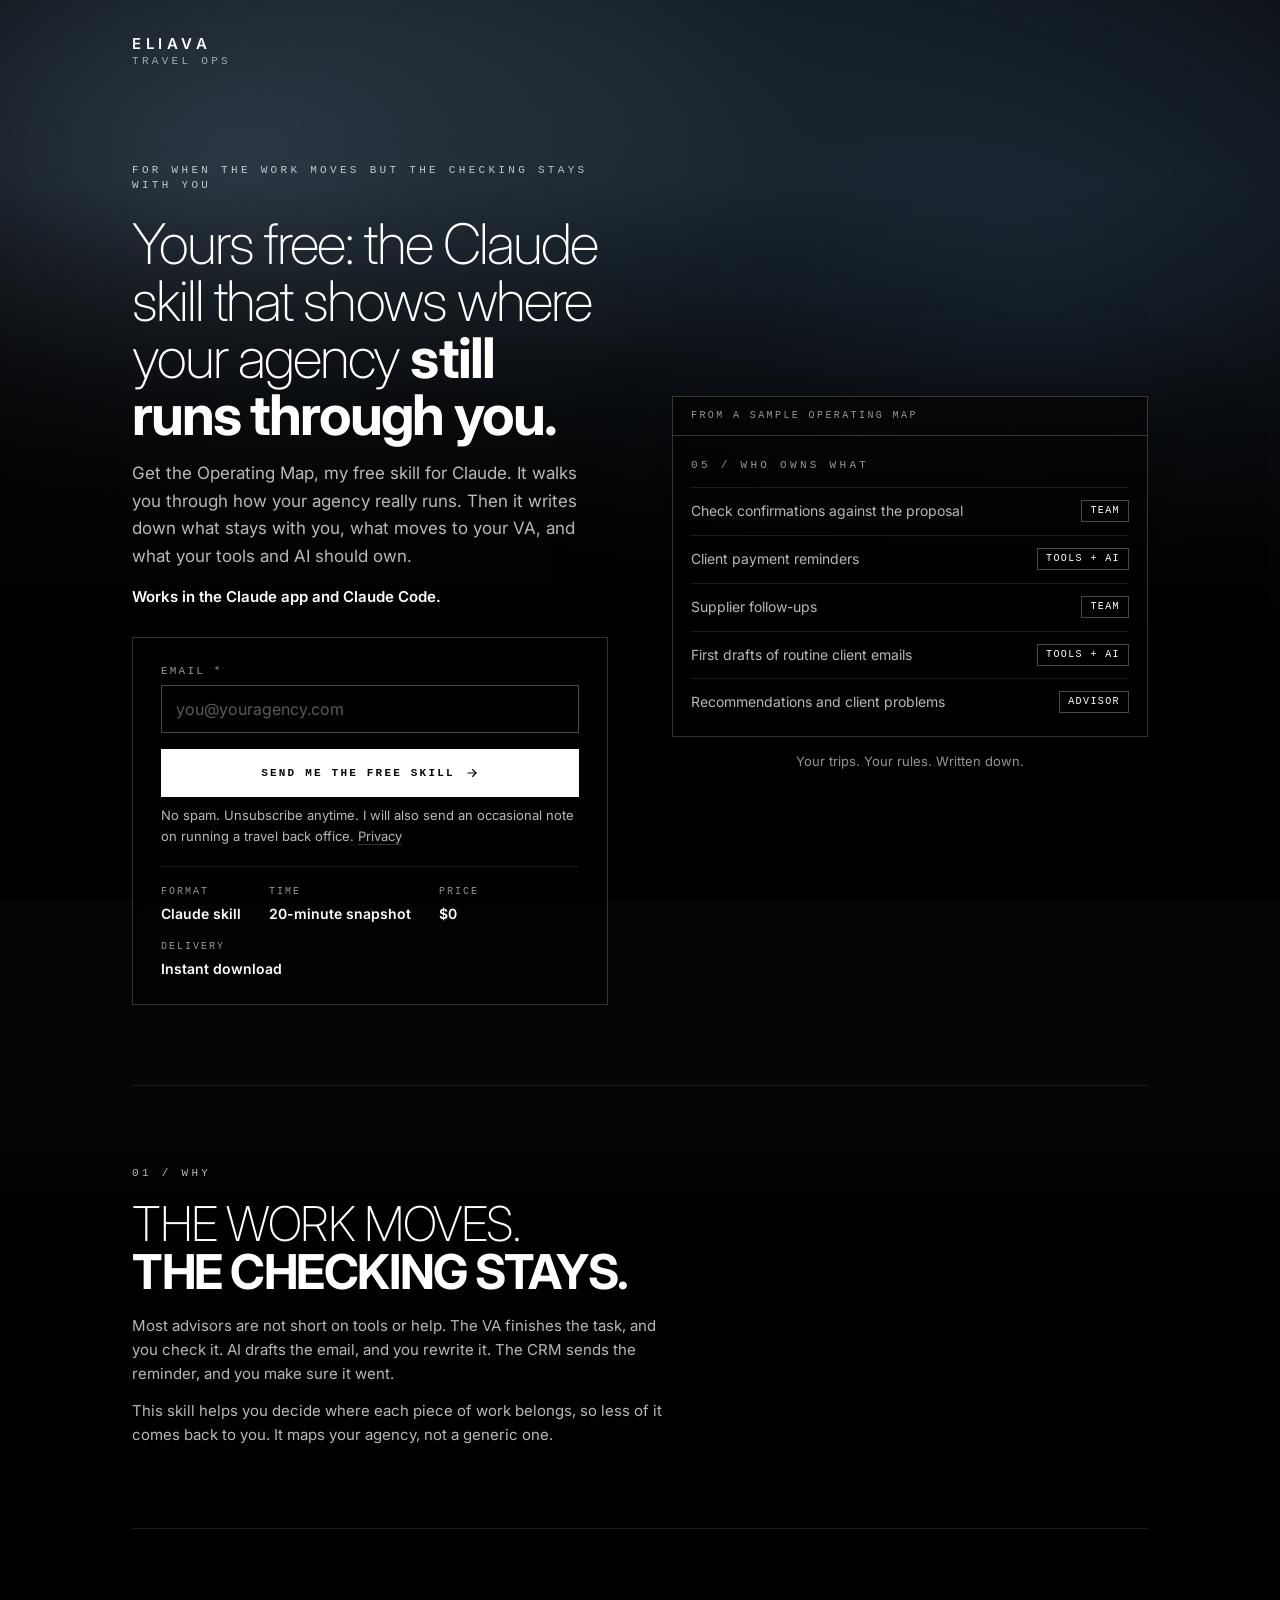
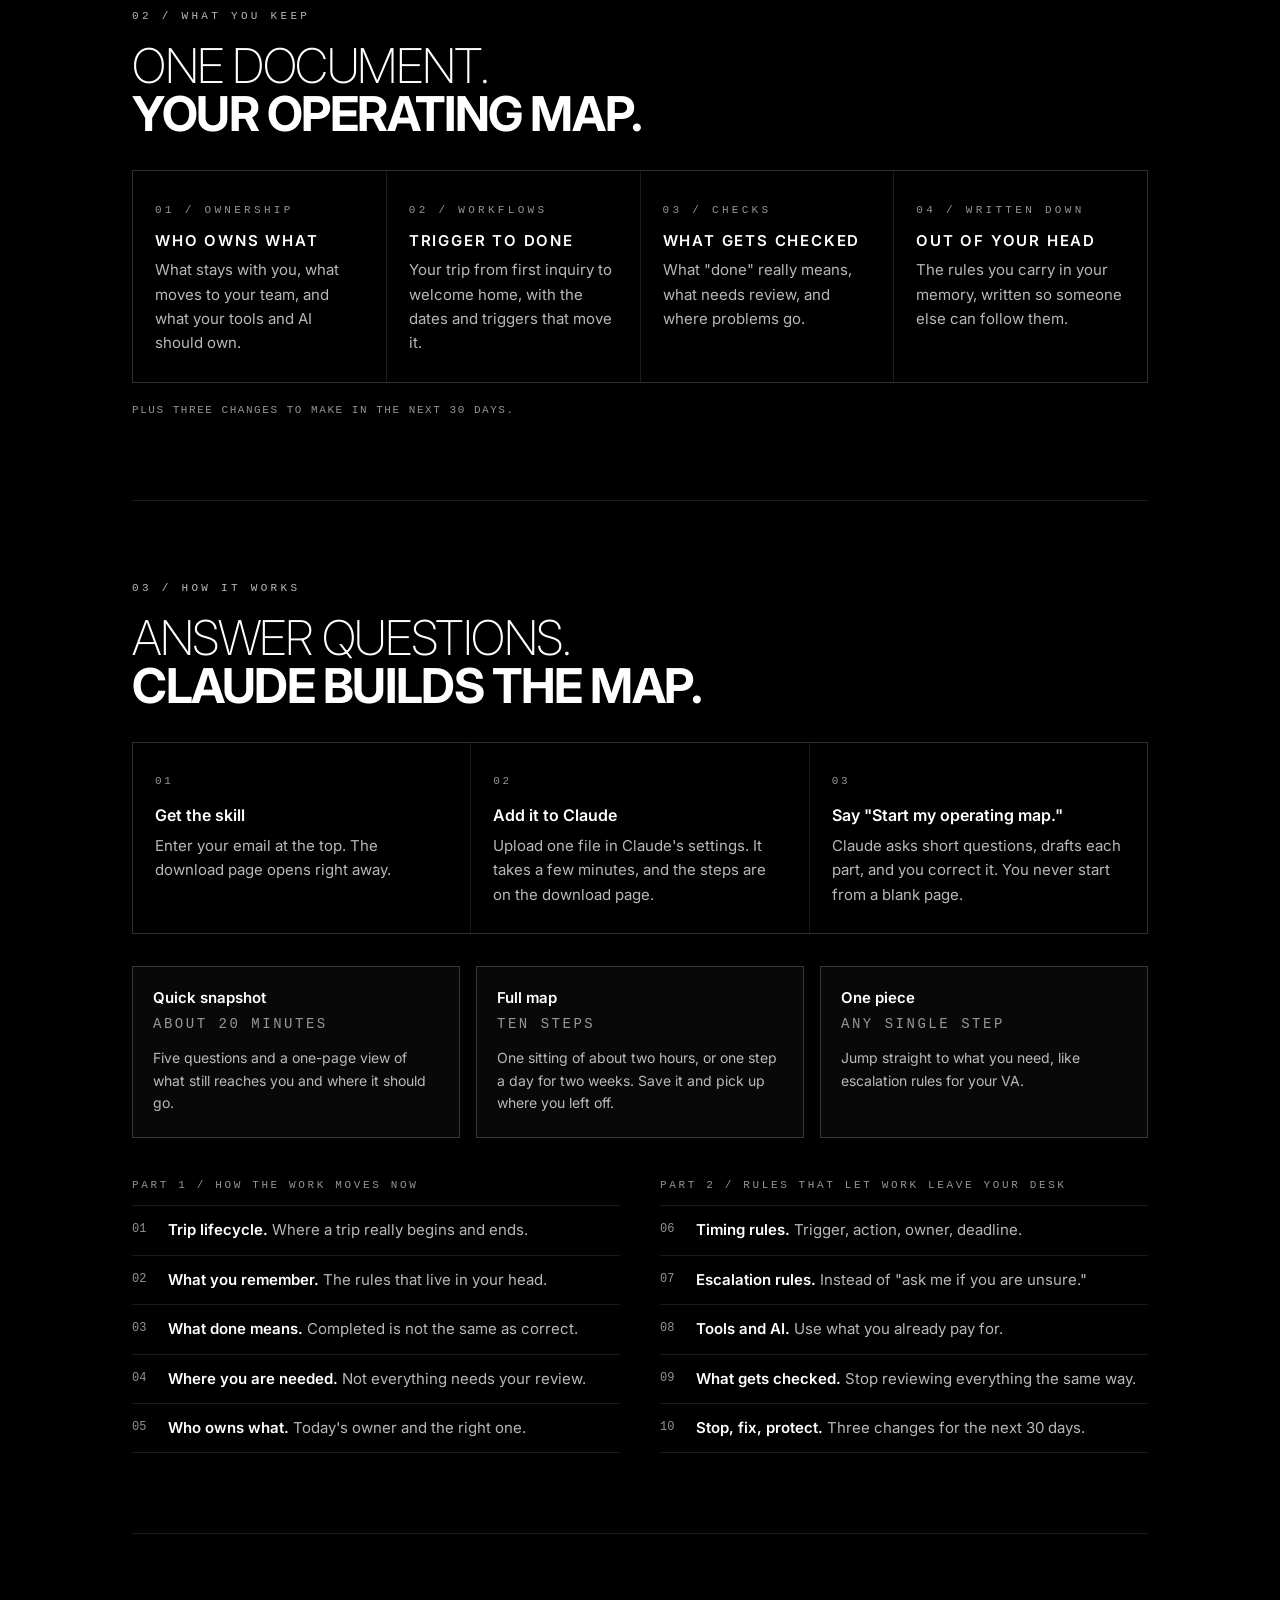
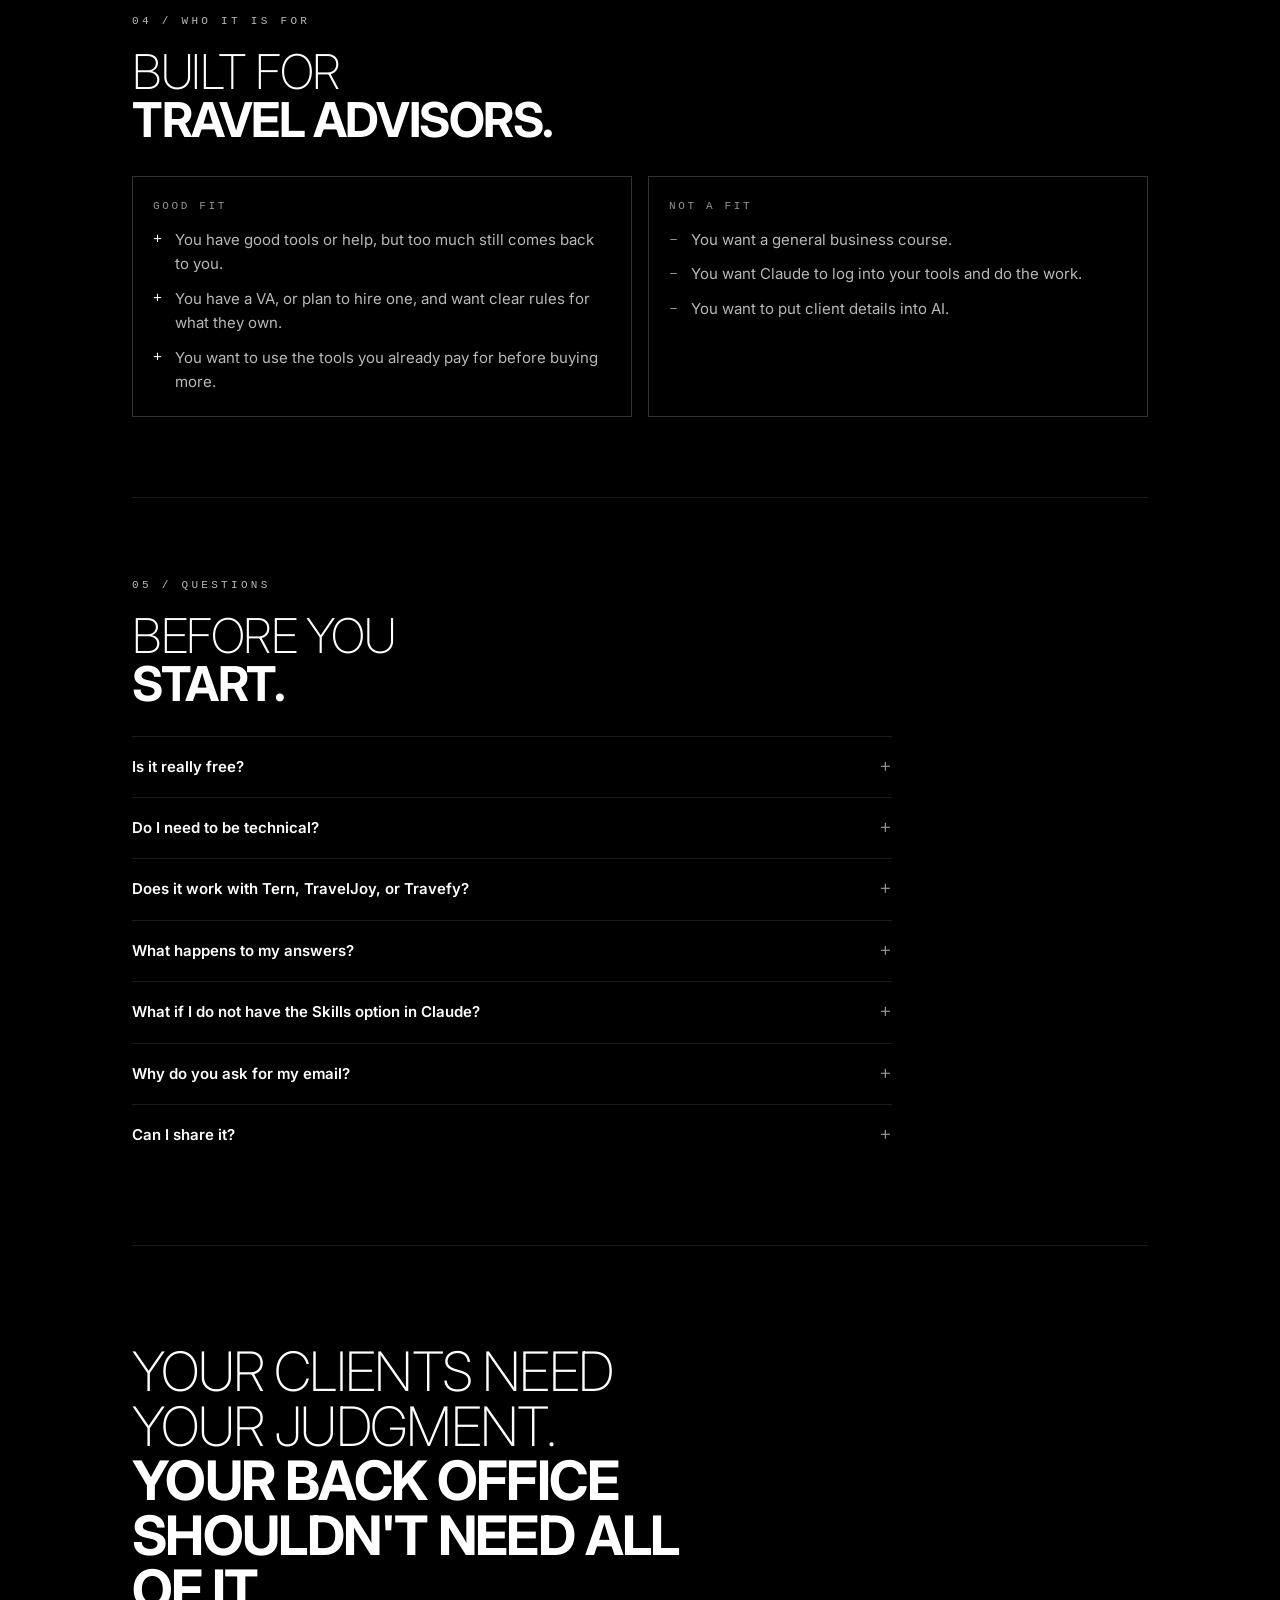
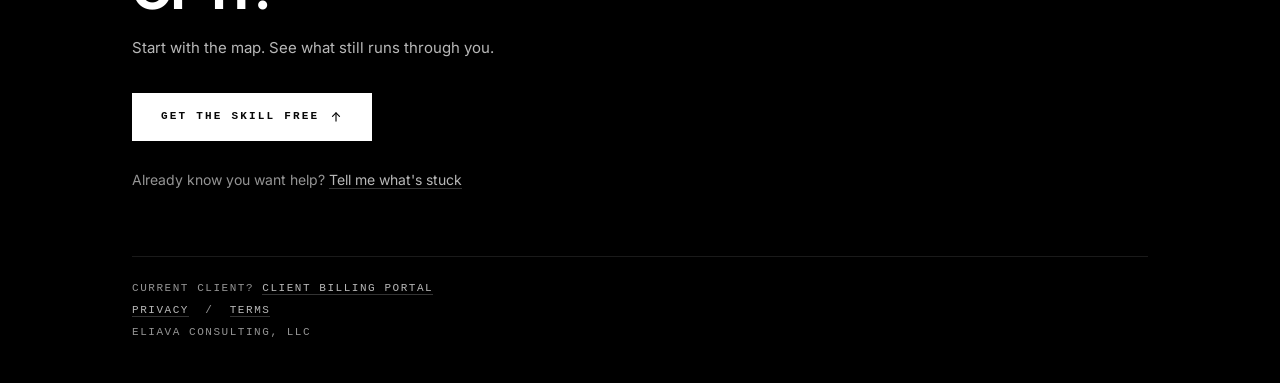
==== commit 7d2aedfb: "Free tools: match the opt-in pattern, add handoff for the design session - Landing hero follows the " ====
--- a/free-tools/index.html
+++ b/free-tools/index.html
@@ -33,38 +33,48 @@
     <div class="hero">
       <div class="hero-grid">
         <div class="hero-copy">
-          <p class="kicker">Free / A skill for Claude</p>
-          <h1>The operating <b>map.</b></h1>
-          <p class="lede">See where your business still runs through you.</p>
-          <p class="prose">A free Claude skill for travel advisors. Claude walks you through how your agency really runs. Then it builds a written map of what stays with you, what moves to your team, what your tools and AI should own, and what gets checked.</p>
-        </div>
-        <ul class="ticks">
-          <li>Works in the Claude app and Claude Code</li>
-          <li>A snapshot in about 20 minutes, the full map in about two hours</li>
-          <li>Fits Tern, TravelJoy, Travefy, or a spreadsheet</li>
-          <li>Your answers stay in your own Claude account</li>
-        </ul>
-
-        <form class="signup" id="get" novalidate aria-labelledby="get-h">
-          <p class="kicker">Free download</p>
-          <h2 id="get-h">Get the skill</h2>
-          <p>Tell me where to send it. The download opens right away.</p>
+          <p class="kicker">For when the work moves but the checking stays with you</p>
+          <h1 class="long">Yours free: the Claude skill that shows where your agency <b>still runs through you.</b></h1>
+          <p class="prose">Get the Operating Map, my free skill for Claude. It walks you through how your agency really runs. Then it writes down what stays with you, what moves to your VA, and what your tools and AI should own.</p>
+          <p class="works">Works in the Claude app and Claude Code.</p>
+        </div>
+
+        <form class="signup" id="get" novalidate aria-label="Get the free skill">
           <div class="field">
-            <label for="f-name">First name <i>(optional)</i></label>
-            <input id="f-name" name="name" type="text" autocomplete="given-name">
-          </div>
-          <div class="field">
-            <label for="f-email">Email</label>
-            <input id="f-email" name="email" type="email" autocomplete="email" inputmode="email" required aria-describedby="f-err">
+            <label for="f-email">Email <span aria-hidden="true">*</span></label>
+            <input id="f-email" name="email" type="email" autocomplete="email" inputmode="email" placeholder="you@youragency.com" required aria-describedby="f-err">
           </div>
           <div class="trap" aria-hidden="true"><label for="f-web">Website</label><input id="f-web" name="website" type="text" tabindex="-1" autocomplete="off"></div>
-          <button class="btn solid" type="submit">Send me the skill
+          <button class="btn solid" type="submit">Send me the free skill
             <svg viewBox="0 0 24 24" fill="none" stroke="currentColor" stroke-width="2" stroke-linecap="round" stroke-linejoin="round" aria-hidden="true"><path d="M5 12h14"/><path d="m13 6 6 6-6 6"/></svg>
           </button>
           <p class="form-err" id="f-err" role="alert" hidden>Please enter a valid email address.</p>
-          <p class="fine">I will email you the link, plus an occasional note on running a travel back office. Unsubscribe anytime. <a href="/privacy/">Privacy</a></p>
+          <p class="fine">No spam. Unsubscribe anytime. I will also send an occasional note on running a travel back office. <a href="/privacy/">Privacy</a></p>
           <p class="back-again" id="f-back" hidden>Signed up before? <a href="/free-tools/get/">Go to your download</a></p>
+          <dl class="meta">
+            <div><dt>Format</dt><dd>Claude skill</dd></div>
+            <div><dt>Time</dt><dd>20-minute snapshot</dd></div>
+            <div><dt>Price</dt><dd>$0</dd></div>
+            <div><dt>Delivery</dt><dd>Instant download</dd></div>
+          </dl>
         </form>
+
+        <figure class="hero-visual">
+          <div class="frame">
+            <p class="frame-bar">From a sample operating map</p>
+            <div class="frame-body">
+              <p class="kicker">05 / Who owns what</p>
+              <ul class="mini">
+                <li><span>Check confirmations against the proposal</span><span class="tag">Team</span></li>
+                <li><span>Client payment reminders</span><span class="tag">Tools + AI</span></li>
+                <li><span>Supplier follow-ups</span><span class="tag">Team</span></li>
+                <li><span>First drafts of routine client emails</span><span class="tag">Tools + AI</span></li>
+                <li><span>Recommendations and client problems</span><span class="tag">Advisor</span></li>
+              </ul>
+            </div>
+          </div>
+          <figcaption>Your trips. Your rules. Written down.</figcaption>
+        </figure>
       </div>
     </div>
 
@@ -91,7 +101,7 @@
       <p class="kicker">03 / How it works</p>
       <h2 id="how">Answer questions. <b>Claude builds the map.</b></h2>
       <ol class="flow">
-        <li><h3>Get the skill</h3><p>Enter your email above. The download page opens right away.</p></li>
+        <li><h3>Get the skill</h3><p>Enter your email at the top. The download page opens right away.</p></li>
         <li><h3>Add it to Claude</h3><p>Upload one file in Claude's settings. It takes a few minutes, and the steps are on the download page.</p></li>
         <li><h3>Say "Start my operating map."</h3><p>Claude asks short questions, drafts each part, and you correct it. You never start from a blank page.</p></li>
       </ol>
@@ -124,29 +134,8 @@
       </div>
     </section>
 
-    <section aria-labelledby="inside">
-      <p class="kicker">04 / A look inside</p>
-      <h2 id="inside">What a section <b>looks like.</b></h2>
-      <p class="prose">Every step adds a section like this one to your map, in your words. This one is an example.</p>
-      <div class="sample">
-        <div class="sample-head"><p class="kicker">05 / Who owns what</p><p class="kicker">Example</p></div>
-        <div class="sample-scroll">
-          <table>
-            <thead><tr><th scope="col">Task</th><th scope="col">Owner today</th><th scope="col">Right owner</th><th scope="col">What has to be true first</th></tr></thead>
-            <tbody>
-              <tr><td data-label="Task">Check confirmations against the proposal</td><td data-label="Owner today">Advisor, after the VA</td><td data-label="Right owner"><span class="tag">Team</span></td><td data-label="What has to be true first">"Matches" is written down: names, dates, room, inclusions, price</td></tr>
-              <tr><td data-label="Task">Client payment reminders</td><td data-label="Owner today">Advisor, from memory</td><td data-label="Right owner"><span class="tag">Tools + AI</span></td><td data-label="What has to be true first">Due dates from supplier terms entered in the CRM</td></tr>
-              <tr><td data-label="Task">Supplier follow-ups</td><td data-label="Owner today">Advisor</td><td data-label="Right owner"><span class="tag">Team</span></td><td data-label="What has to be true first">A rule for when to follow up and when to bring it to me</td></tr>
-              <tr><td data-label="Task">First drafts of routine client emails</td><td data-label="Owner today">Advisor</td><td data-label="Right owner"><span class="tag">Tools + AI</span></td><td data-label="What has to be true first">Approved wording, and a check before anything sends</td></tr>
-              <tr><td data-label="Task">Recommendations and client problems</td><td data-label="Owner today">Advisor</td><td data-label="Right owner"><span class="tag">Advisor</span></td><td data-label="What has to be true first">Nothing. This is the work worth protecting</td></tr>
-            </tbody>
-          </table>
-        </div>
-      </div>
-    </section>
-
     <section aria-labelledby="fit-h">
-      <p class="kicker">05 / Who it is for</p>
+      <p class="kicker">04 / Who it is for</p>
       <h2 id="fit-h">Built for <b>travel advisors.</b></h2>
       <div class="fit">
         <div>
@@ -169,7 +158,7 @@
     </section>
 
     <section aria-labelledby="faq-h">
-      <p class="kicker">06 / Questions</p>
+      <p class="kicker">05 / Questions</p>
       <h2 id="faq-h">Before you <b>start.</b></h2>
       <div class="faq">
         <details><summary>Is it really free?</summary><p>Yes. The skill is free. You need a Claude account to use it.</p></details>
@@ -213,7 +202,7 @@
   var KEY = 'eliava-operating-map';
 
   var form = document.getElementById('get');
-  var email = document.getElementById('f-email'), name = document.getElementById('f-name');
+  var email = document.getElementById('f-email');
   var trap = document.getElementById('f-web'), err = document.getElementById('f-err');
   var btn = form.querySelector('button[type="submit"]');
 
@@ -238,13 +227,12 @@
     var kit = false;
     if (!trap.value) {
       if (typeof eliavaSend === 'function') {
-        eliavaSend([['type', 'free-tool'], ['door', 'Operating Map skill'], ['name', name.value.trim()],
-          ['email', addr], ['source', source()], ['page', location.pathname]]);
+        eliavaSend([['type', 'free-tool'], ['door', 'Operating Map skill'], ['email', addr],
+          ['source', source()], ['page', location.pathname]]);
       }
       if (KIT_FORM_ID) {
         var body = new FormData();
         body.append('email_address', addr);
-        if (name.value.trim()) body.append('fields[first_name]', name.value.trim());
         try { fetch('https://app.kit.com/forms/' + KIT_FORM_ID + '/subscriptions', { method: 'POST', mode: 'no-cors', keepalive: true, body: body }).catch(function () {}); kit = true; } catch (e2) {}
       }
     }
--- a/assets/free-tools.css
+++ b/assets/free-tools.css
@@ -63,13 +63,14 @@
 
 /* hero */
 .hero { padding: 64px 0 56px; }
-/* phone: copy, then the form, then the ticks. Wide: copy and ticks on the left, form on the right */
-.hero-grid { display: grid; gap: 32px; align-items: start; grid-template-areas: "copy" "form" "ticks"; }
+/* phone: copy, form, then the sample. Wide: copy over form on the left, the sample on the right */
+.hero-grid { display: grid; gap: 28px; align-items: start; grid-template-areas: "copy" "form" "visual"; }
 .hero-copy { grid-area: copy; }
 .hero-grid > .signup { grid-area: form; }
-.hero-grid > .ticks { grid-area: ticks; margin-top: 0; }
+.hero-visual { grid-area: visual; }
 @media (min-width: 960px) {
-  .hero-grid { grid-template-columns: minmax(0, 1.2fr) minmax(0, .8fr); grid-template-areas: "copy form" "ticks form"; column-gap: 64px; row-gap: 24px; }
+  .hero-grid { grid-template-columns: minmax(0, 1fr) minmax(0, 1fr); grid-template-areas: "copy visual" "form visual"; column-gap: 64px; row-gap: 28px; }
+  .hero-visual { align-self: center; }
 }
 h1 {
   margin-top: 22px; font: 100 clamp(3rem, 12vw, 6.5rem)/.85 var(--sans);
@@ -77,6 +78,9 @@
 }
 @media (min-width: 960px) { h1 { font-size: clamp(4.5rem, 7.4vw, 6.5rem); } }
 h1 b, h2 b { font-weight: 700; display: block; }
+h1.long { font-size: clamp(2.2rem, 7.6vw, 3.5rem); font-weight: 200; line-height: 1.02; letter-spacing: -0.035em; text-transform: none; }
+h1.long b { display: inline; }
+.works { margin-top: 14px; font-weight: 600; color: #fff; }
 .lede { margin-top: 28px; max-width: 46ch; font: 400 12px/1.625 var(--mono); letter-spacing: .1em; text-transform: uppercase; color: var(--secondary); }
 .hero .prose { margin-top: 16px; max-width: 56ch; font-size: 16px; color: var(--prose); }
 @media (min-width: 768px) { .hero .prose { font-size: 17px; } }
@@ -90,7 +94,7 @@
 
 /* sign-up card */
 .signup { border: 1px solid var(--rule); background: rgba(0,0,0,.55); backdrop-filter: blur(6px); -webkit-backdrop-filter: blur(6px); padding: 28px 22px 24px; scroll-margin-top: 24px; }
-@media (min-width: 960px) { .signup { margin-top: 36px; padding: 32px 28px 28px; } }
+@media (min-width: 960px) { .signup { padding: 28px 28px 24px; } }
 @media (max-width: 959px) { .hero { padding-top: 48px; } }
 .signup h2 { margin-top: 12px; font: 600 clamp(1.4rem, 4vw, 1.75rem)/1.15 var(--sans); letter-spacing: -0.01em; text-transform: none; }
 .signup > p { margin-top: 8px; color: var(--prose); }
@@ -105,7 +109,21 @@
 .field input:focus { outline: none; border-color: #fff; }
 .field input[aria-invalid="true"] { border-color: #ff8a8a; }
 .trap { position: absolute; left: -9999px; width: 1px; height: 1px; overflow: hidden; }
-.signup .btn { width: 100%; margin-top: 22px; }
+.signup .field { margin-top: 0; }
+.signup .btn { width: 100%; margin-top: 16px; }
+.meta { display: flex; flex-wrap: wrap; gap: 14px 28px; margin-top: 20px; padding-top: 18px; border-top: 1px solid var(--line); }
+.meta dt { font: 400 10px/1.4 var(--mono); letter-spacing: .2em; text-transform: uppercase; color: var(--secondary); }
+.meta dd { margin-top: 4px; font-weight: 600; font-size: 14px; }
+
+/* hero visual: a framed page from a sample map */
+.hero-visual { margin: 0; }
+.frame { border: 1px solid var(--rule); background: rgba(0,0,0,.6); box-shadow: 0 30px 80px rgba(0,0,0,.5); }
+.frame-bar { padding: 12px 18px; border-bottom: 1px solid var(--rule); font: 400 10px/1.4 var(--mono); letter-spacing: .24em; text-transform: uppercase; color: var(--secondary); }
+.frame-body { padding: 22px 18px 10px; }
+.frame-body .kicker { color: var(--secondary); }
+.mini { list-style: none; margin-top: 14px; }
+.mini li { display: flex; justify-content: space-between; align-items: flex-start; gap: 16px; padding: 12px 0; border-top: 1px solid var(--line); color: var(--prose); font-size: 14px; }
+.hero-visual figcaption { margin-top: 14px; text-align: center; font-size: 13px; color: var(--secondary); }
 .form-err { margin-top: 12px; color: #ff9d9d; font-size: 14px; }
 .fine { margin-top: 14px; font-size: 13px; line-height: 1.55; color: var(--secondary); }
 .fine a { color: var(--prose); text-decoration: none; border-bottom: 1px solid var(--rule); }
@@ -174,26 +192,7 @@
 .steps li::before { content: counter(s, decimal-leading-zero); font: 400 12px/1.9 var(--mono); color: var(--secondary); }
 .steps li b { color: #fff; font-weight: 600; }
 
-/* sample map section */
-.sample { margin-top: 32px; border: 1px solid var(--rule); background: var(--panel); }
-.sample-head { display: flex; flex-wrap: wrap; justify-content: space-between; gap: 6px 16px; padding: 14px 18px; border-bottom: 1px solid var(--rule); }
-.sample-head .kicker { color: var(--secondary); letter-spacing: .22em; }
-.sample-scroll { overflow-x: auto; }
-.sample table { width: 100%; min-width: 620px; border-collapse: collapse; font-size: 14px; }
-.sample th { text-align: left; padding: 12px 18px; font: 400 10px/1.4 var(--mono); letter-spacing: .2em; text-transform: uppercase; color: var(--secondary); border-bottom: 1px solid var(--line); }
-.sample td { padding: 12px 18px; vertical-align: top; color: var(--prose); border-bottom: 1px solid var(--line); }
-.sample tr:last-child td { border-bottom: 0; }
-.sample td:first-child { color: #fff; }
-@media (max-width: 639px) {
-  .sample table { min-width: 0; }
-  .sample thead { position: absolute; width: 1px; height: 1px; overflow: hidden; clip: rect(0 0 0 0); }
-  .sample tr { display: block; padding: 14px 18px; border-bottom: 1px solid var(--line); }
-  .sample tr:last-child { border-bottom: 0; }
-  .sample td { display: grid; grid-template-columns: 7.5em 1fr; gap: 12px; padding: 4px 0; border: 0; }
-  .sample td::before { content: attr(data-label); font: 400 10px/1.9 var(--mono); letter-spacing: .14em; text-transform: uppercase; color: var(--secondary); }
-  .sample td:first-child { font-weight: 600; }
-  .sample td .tag { justify-self: start; }
-}
+/* owner tag */
 .tag { display: inline-block; padding: 3px 8px; border: 1px solid var(--outline); font: 400 10px/1.4 var(--mono); letter-spacing: .14em; text-transform: uppercase; color: #fff; white-space: nowrap; }
 
 /* fit lists */
